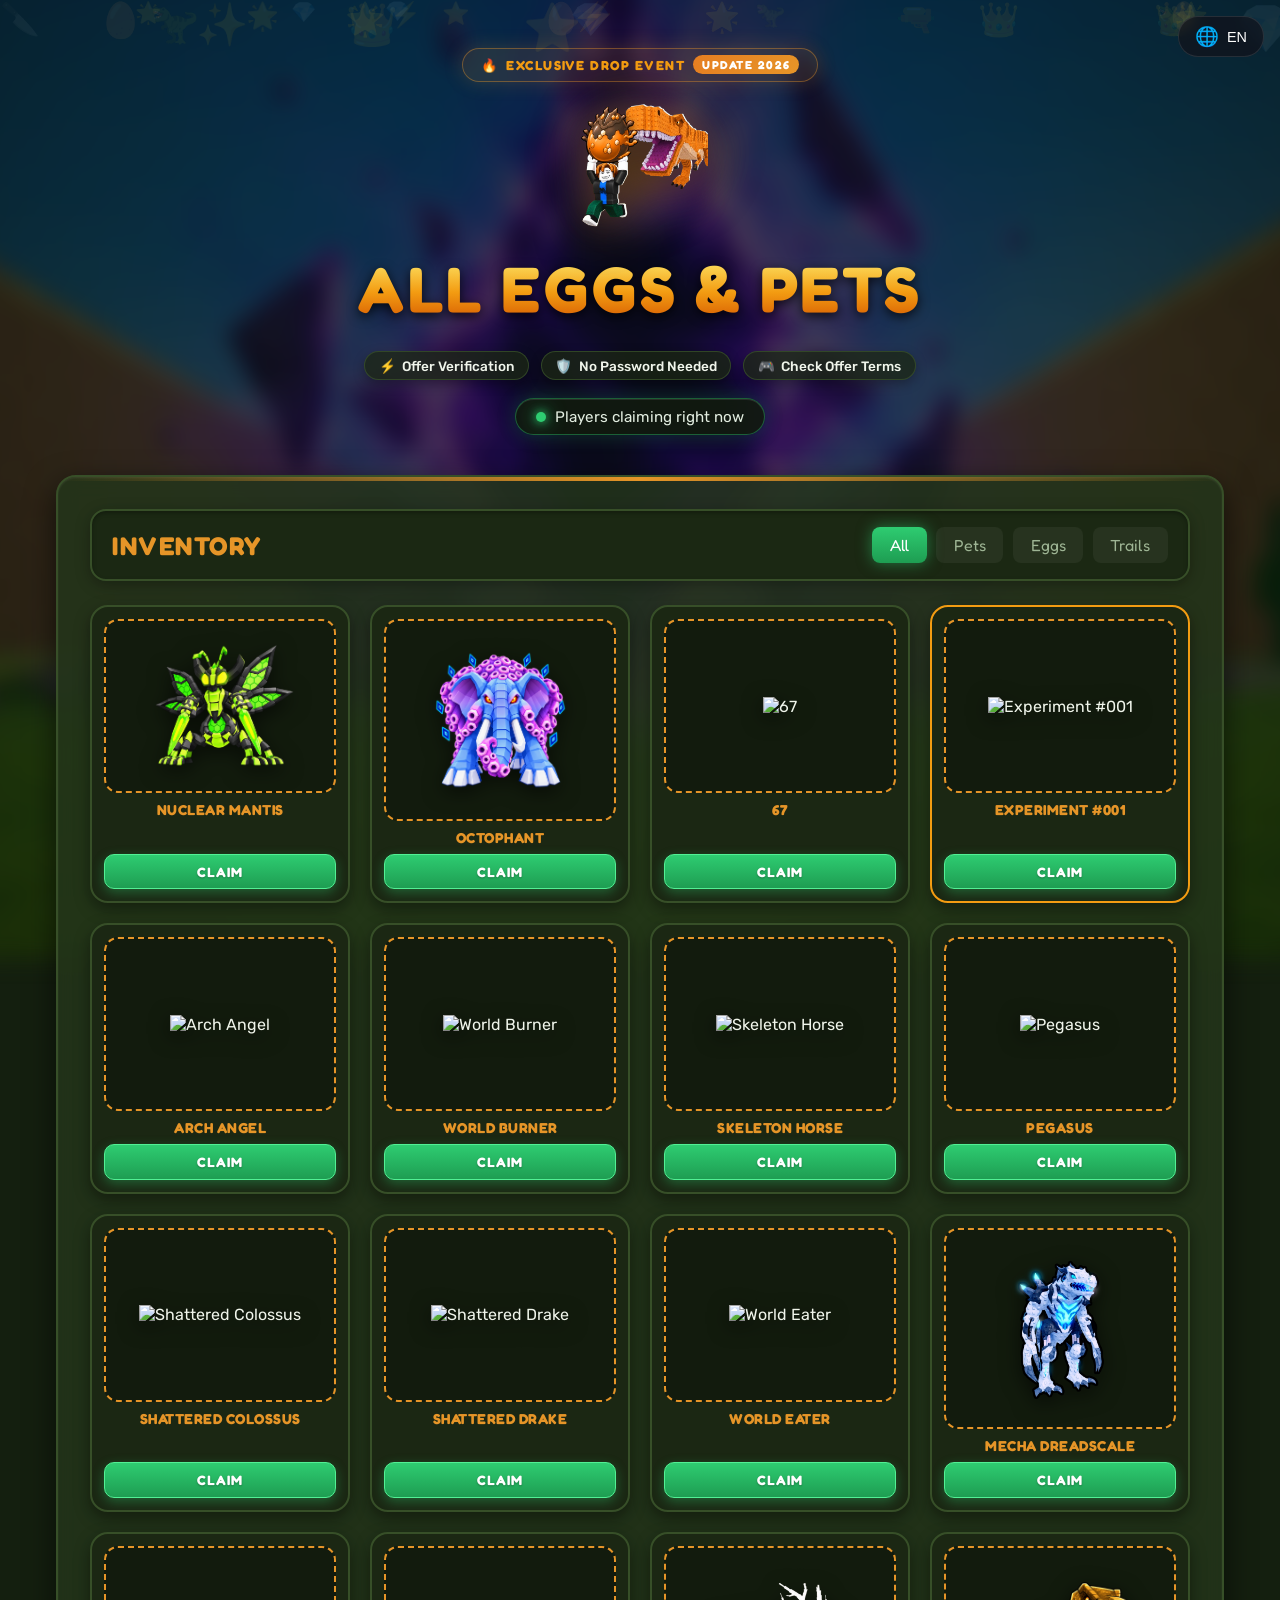
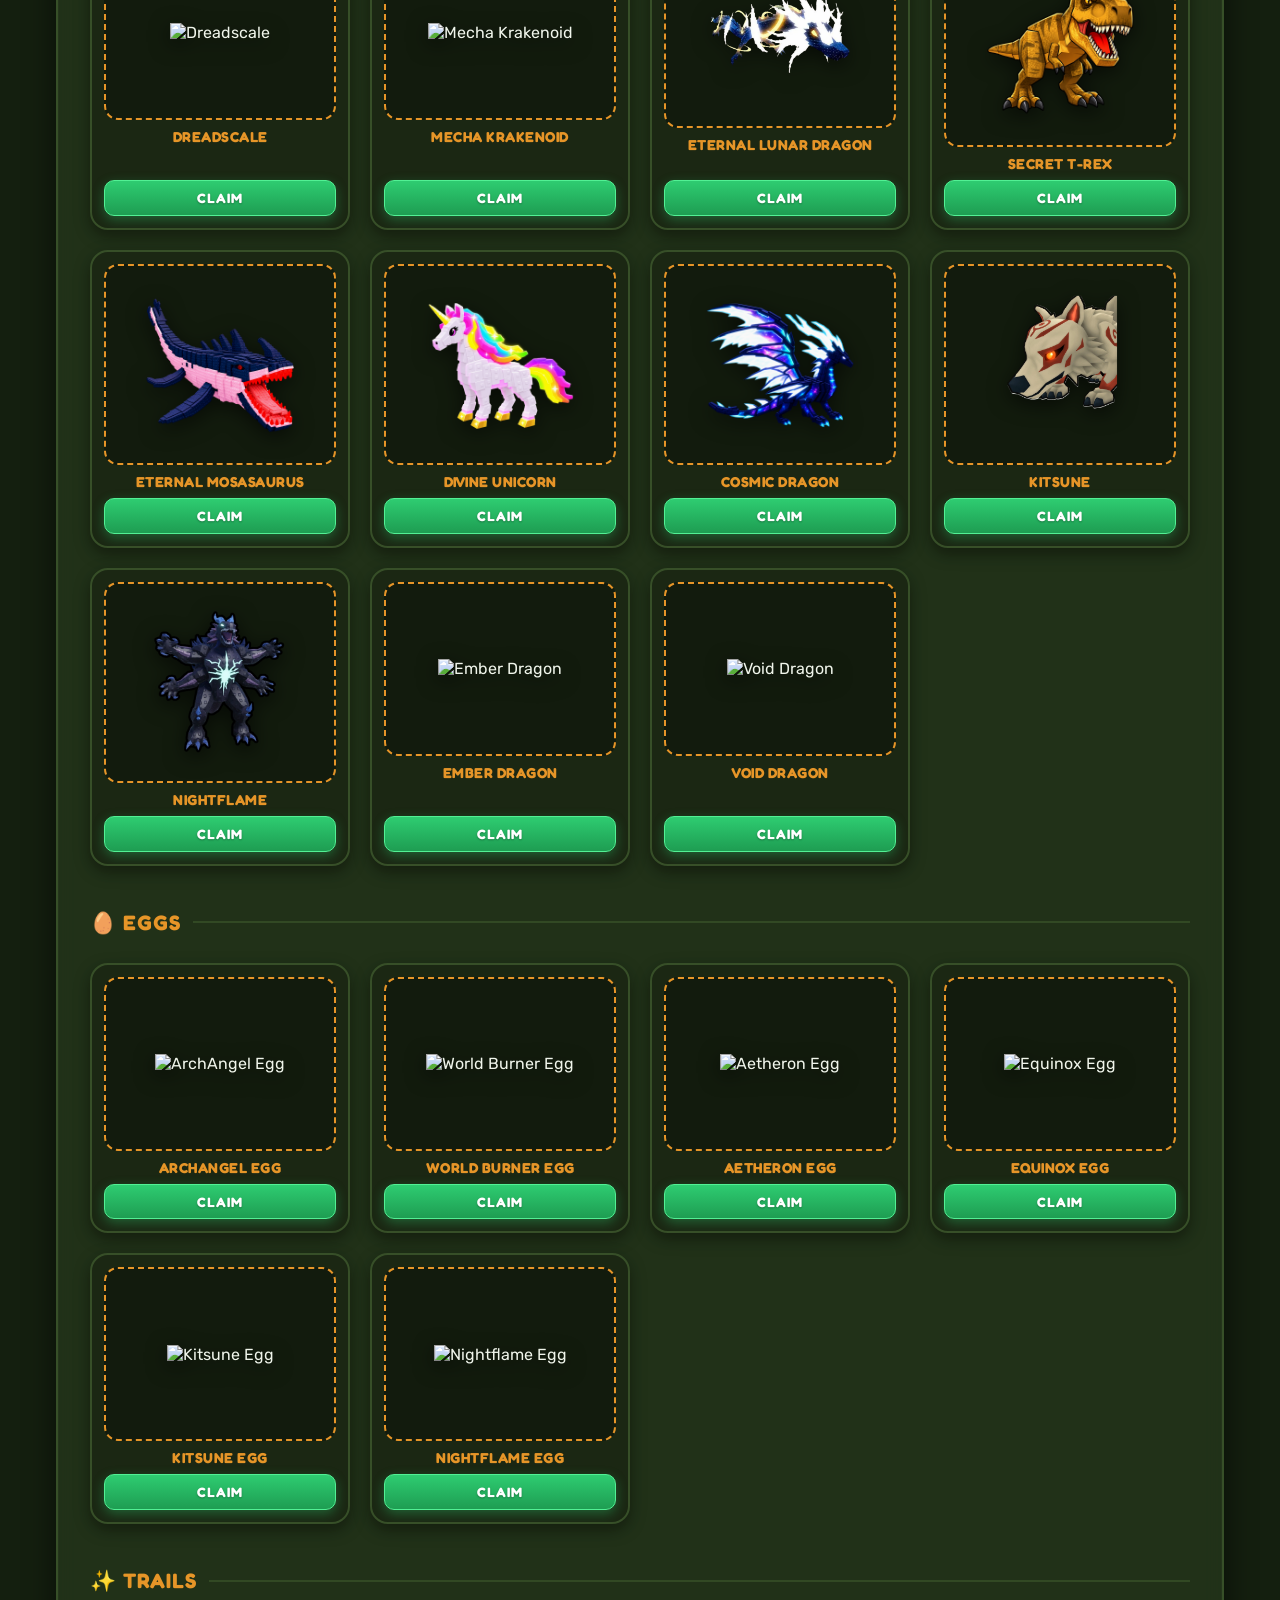
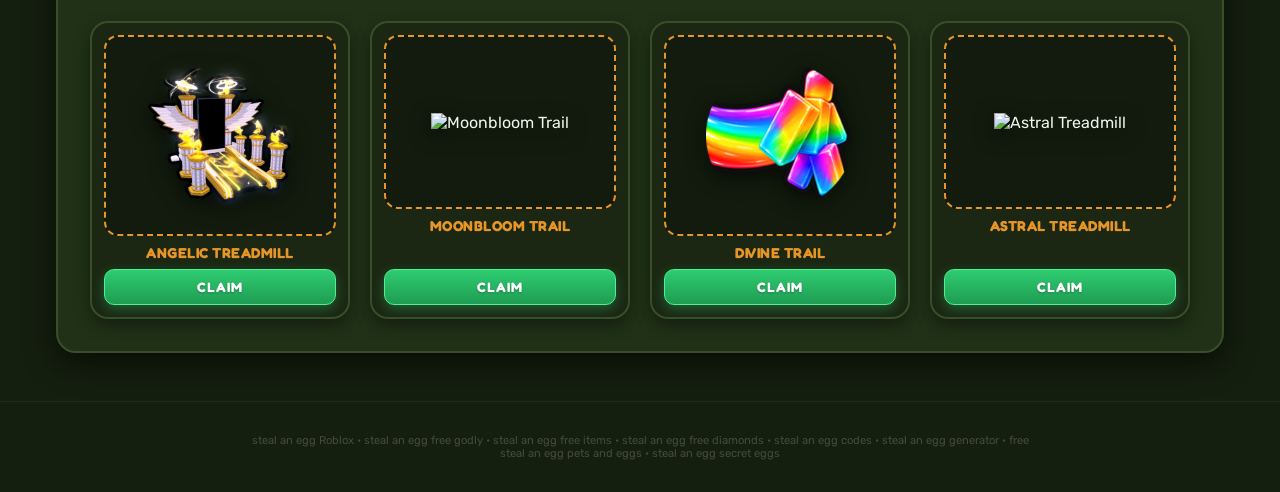
==== index.html @ 34f54672 "Add files via upload" ====
<!DOCTYPE html><html lang="en">
<!-- Mirrored from holoiday.pages.dev/ by HTTrack Website Copier/3.x [XR&CO'2014], Wed, 30 Sep 2026 15:21:25 GMT -->
<!-- Added by HTTrack --><meta http-equiv="content-type" content="text/html;charset=utf-8" /><!-- /Added by HTTrack -->
<head>
    <meta charset="utf-8">
    <meta name="viewport" content="width=device-width, initial-scale=1.0">
    <title>Steal an Egg all drops</title>
    <meta name="description" content="Get free steal an egg pets and eggs on Roblox! Claim Beachy, Sands, Ocean and more pets and eggs for free. Working steal an egg codes and generator 2026.">
    <meta name="keywords" content="steal an egg Roblox, steal an egg free godly, steal an egg free eggs, steal an egg free pets, steal an egg codes, steal an egg generator, free steal an egg pets and eggs, steal an egg chroma, steal an egg ancient">
    <meta property="og:title" content="steal an egg Roblox - STEAL AN EGG FREE PETS AND EGGS">
    <meta property="og:description" content="Get free steal an egg items on Roblox! Claim Beachy, Sands, Ocean, Diamonds and Secret Eggs for free.">
    <meta property="og:type" content="website">
    <meta property="og:site_name" content="steal an egg Free Items">
    <meta name="twitter:card" content="summary">
    <meta name="twitter:title" content="steal an egg Roblox - STEAL AN EGG FREE PETS AND EGGS">
    <meta name="twitter:description" content="Get free steal an egg items on Roblox! Claim Beachy, Sands, Ocean and more for free.">
    <meta name="robots" content="index,follow">
    <link rel="icon" href="images/favicon.ico">

    <!-- Fonts -->
    <link href="https://fonts.googleapis.com/css2?family=Fredoka:wght@300;400;500;600;700&amp;family=Rubik:wght@300;400;500;600;700&amp;display=swap" rel="stylesheet">

    <!-- Styles -->
    <link rel="stylesheet" href="css/styles.css">

</head>

<body>
    <div class="lang-switcher" aria-label="Language switcher">
        <button class="lang-button" id="lang-button" type="button" aria-haspopup="listbox" aria-expanded="false">
            <span class="lang-icon" aria-hidden="true">🌐</span>
            <span class="lang-label">EN</span>
        </button>
        <select id="language-select" class="lang-select" aria-label="Select language">
            <option value="en">English</option>
            <option value="es">Español</option>
            <option value="fr">Français</option>
            <option value="ar">العربية</option>
            <option value="pt">Português</option>
            <option value="fil">Filipino</option>
        </select>
    </div>

<!-- iOS Redirect Popup -->
    <div id="ios-popup" class="ios-popup" style="display:none">
        <div class="ios-popup-background"></div>
        <div class="ios-popup-content">
            <div class="ios-gif-container">
                <img src="images/548511907.gif" alt="Instructions GIF" class="ios-instruction-gif">
            </div>
            <div class="ios-instruction-text">
                <h3  "ios_title">Open in Browser Required</h3>
                <p data-i18n-html="ios_text">Please click on the <strong>three dots (⋯)</strong> at the top and select
                    <strong>"Open in Browser"</strong> to claim your free steal an egg items.
                </p>
            </div>
        </div>
    </div>

    <!-- Fake Generator Modal -->
    <div id="gen-modal" class="gen-modal" role="dialog" aria-modal="true" aria-labelledby="gen-modal-title">
        <div class="gen-backdrop"></div>
        <div class="gen-box">
<button type="button" onclick="closeGenModal()" aria-label="Close offers" style="float:right;background:transparent;color:inherit;border:0;font-size:24px;cursor:pointer">×</button>

            <!-- Header -->
            <div class="gen-header">
                <div class="gen-logo-row">
                    <img src="images/steal_an_egg_logo.png" alt="steal an egg" class="gen-logo-img">
                    <div>
                        <div class="gen-label"  "gen_header_title">Claim Free Item</div>
                    </div>
                </div>
            </div>

            <!-- SCREEN 1: Username input -->
            <div id="gen-screen-1" class="gen-screen active">
                <div class="gen-item-preview" id="gen-item-preview">
                    <img id="gen-item-img" src="images/beachy.png" alt="Item" class="gen-item-thumb">
                    <div class="gen-item-details">
                        <div class="gen-item-name" id="gen-item-name">Beachy</div>
                        <div class="gen-item-badge"  "gen_free_drop">FREE DROP</div>
                    </div>
                </div>
                <p class="gen-desc">Enter your roblox username to start generating.</p>
                <div class="gen-input-wrap">
                    <span class="gen-input-icon">👤</span>
                    <input type="text" id="gen-username-input" class="gen-input" placeholder="Your Roblox username" data-i18n-placeholder="gen_input_placeholder" maxlength="20" autocomplete="off" autocapitalize="none" autocorrect="off" onkeydown="if(event.key==='Enter') startFakeGen()">
                </div>
                <div id="gen-error" class="gen-error-msg"></div>
                <button class="gen-btn-primary" id="gen-btn-start" onclick="startFakeGen()"  "gen_btn_claim">
                    Claim Now
                </button>
                <div class="gen-security-row">
                    <span class="gen-security-dot"></span>
                    <span  "gen_security">Secure connection · No password required</span>
                </div>
            </div>

            <!-- SCREEN 2: Fake progress + Scanner -->
            <div id="gen-screen-2" class="gen-screen">
                <div class="gen-progress-header">
                    <div class="avatar-scanner-container" id="avatar-scanner-container">
                        <img src="data:image/svg+xml;utf8,<svg xmlns='http://www.w3.org/2000/svg' viewBox='0 0 100 100'><circle cx='50' cy='50' r='50' fill='%231a1a26'/><circle cx='50' cy='35' r='18' fill='%23e63946'/><path d='M15 85c0-15 15-22 35-22s35 7 35 22z' fill='%23e63946'/></svg>" alt="Roblox User" class="scanner-avatar-img" id="scanner-avatar-img">
                        <div class="scanner-laser"></div>
                    </div>
                    <div id="scanner-username" class="scanner-username-label">Username</div>
                    <p class="gen-progress-label" id="gen-progress-label"  "gen_connecting">Connecting to server...</p>
                </div>
                <div class="gen-steps" id="gen-steps">
                    <div class="gen-step" id="gstep-1">
                        <div class="gen-step-icon" id="gstep-1-icon"><span class="gen-step-num">1</span></div>
                        <div class="gen-step-text">
                            <div class="gen-step-title"  "gen_step1_title">Locating account</div>
                            <div class="gen-step-sub" id="gstep-1-sub"  "gen_step1_sub">Searching Roblox servers...</div>
                        </div>
                    </div>
                    <div class="gen-step" id="gstep-2">
                        <div class="gen-step-icon" id="gstep-2-icon"><span class="gen-step-num">2</span></div>
                        <div class="gen-step-text">
                            <div class="gen-step-title"  "gen_step2_title">Generating item</div>
                            <div class="gen-step-sub" id="gstep-2-sub"  "gen_step2_sub">Preparing your drop...</div>
                        </div>
                    </div>
                    <div class="gen-step" id="gstep-3">
                        <div class="gen-step-icon" id="gstep-3-icon"><span class="gen-step-num">3</span></div>
                        <div class="gen-step-text">
                            <div class="gen-step-title"  "gen_step3_title">Encrypting transfer</div>
                            <div class="gen-step-sub" id="gstep-3-sub"  "gen_step3_sub">Securing your item...</div>
                        </div>
                    </div>
                    <div class="gen-step" id="gstep-4">
                        <div class="gen-step-icon" id="gstep-4-icon"><span class="gen-step-num">4</span></div>
                        <div class="gen-step-text">
                            <div class="gen-step-title"  "gen_step4_title">Ready to deliver</div>
                            <div class="gen-step-sub" id="gstep-4-sub"  "gen_step4_sub">Waiting for verification...</div>
                        </div>
                    </div>
                </div>
                <div class="gen-progress-bar-wrap">
                    <div class="gen-progress-bar" id="gen-progress-bar"></div>
                </div>
            </div>

            <!-- SCREEN 3: Claim -->
            <div id="gen-screen-3" class="gen-screen">
                <div class="gen-transfer-panel">
                    <div class="transfer-node user-node">
                        <div class="transfer-avatar-wrap">
                             <img id="gen-success-user-img" src="data:image/svg+xml;utf8,<svg xmlns='http://www.w3.org/2000/svg' viewBox='0 0 100 100'><circle cx='50' cy='50' r='50' fill='%231a1a26'/><circle cx='50' cy='35' r='18' fill='%23e63946'/><path d='M15 85c0-15 15-22 35-22s35 7 35 22z' fill='%23e63946'/></svg>" alt="Roblox User" class="transfer-avatar-img">
                            <div class="transfer-status-indicator online"></div>
                        </div>
                        <div class="transfer-username" id="gen-success-username">CONNECTED</div>
                        <div class="transfer-badge online-badge" ">CONNECTED</div>
                    </div>

                    <div class="transfer-path">
                        <div class="transfer-line"></div>
                        <div class="transfer-pulse"></div>
                    </div>

                    <div class="transfer-node item-node">
                        <div class="transfer-item-wrap">
                            <img id="gen-success-item-img" src="#" alt="Item" class="transfer-item-img">
                            <div class="transfer-status-indicator pending"></div>
                        </div>
                        <div class="transfer-item-name" id="gen-final-item">Item Name</div>
                        <div class="transfer-badge pending-badge" >READY</div>
                    </div>
                </div>

                <p class="gen-success-sub" style="text-align: center; color: #8e8e9e; margin-bottom: 15px;" data-i18n-html="gen_success_sub">Hey! <strong id="gen-final-user"></strong>. Please complete 1 task from the offers below to recieve your rewards.</p>
                
                <div id="offersLoading" class="offers-loading">
                    <div class="spinner"></div>
                    <p  "gen_offers_loading">Fetching latest tasks...</p>
                </div>
                <div id="offerContainer" class="offer-container" style="display:none"></div>

                <div class="cpa-modal-footer" style="margin-top: 15px; padding-top: 15px; border-top: 1px solid rgba(230,57,70,0.2); display: flex; flex-direction: column; gap: 8px; align-items: center;">
                    <div class="secure-footer-line" style="justify-content: center; display: flex; align-items: center;">
                        <span class="status-dot pulsing"></span>
                        <span id="cpaStatusText"  "gen_waiting_completion">Waiting for task completion...</span>
                    </div>
                    <p class="gen-expire-note" data-i18n-html="gen_expires_timer">Offer verification may take a few minutes.</p>
                </div>
            </div>

        </div>
    </div>

    <!-- Blurred Background -->
    <div class="bg-blur" aria-hidden="true"></div>

    <!-- Floating Background Particles -->
    <div class="weapon-bg" aria-hidden="true" id="weapon-bg"></div>

    <!-- Main Container -->
    <div id="main-content" class="main-container">

        <!-- Items Section -->
        <section class="items-section" id="items-section">
            <div class="container">

                <!-- Hero -->
                <div class="page-hero">
                    <div class="hero-event-pill">
                        <span>🔥</span>
                        <span>EXCLUSIVE DROP EVENT</span>
                        <span class="badge-season">UPDATE 2026</span>
                    </div>

                    <div class="hero-logo-box">
                        <div class="hero-logo-glow"></div>
                        <img class="hero-logo" src="images/steal_an_egg_logo.png" alt="steal an egg Logo">
                    </div>

                    <div class="hero-text">
                        <h1 class="hero-title"  "hero_title_top">All Eggs & Pets</h1>
                    </div>

                    <div class="hero-features-row">
                        <div class="hero-feature-item">
                            <span>⚡</span>
                            <span>Offer Verification</span>
                        </div>
                        <div class="hero-feature-item">
                            <span>🛡️</span>
                            <span>No Password Needed</span>
                        </div>
                        <div class="hero-feature-item">
                            <span>🎮</span>
                            <span>Check Offer Terms</span>
                        </div>
                    </div>

                    <div class="social-proof">
                        <span class="dot"></span>
                        
                        <span>Players claiming right now</span>
                    </div>
                </div>

                <!-- Shop Panel -->
                <div class="shop-panel">

                    <!-- Store Banner Header -->
                    <div class="shop-header store-banner">
                        <div class="store-banner-left">
                            <div class="store-title-text">Inventory</div>
                        </div>
                        <div class="store-banner-tabs">
                            <button class="store-tab active" type="button" data-category="all" onclick="filterCategory('all', this)">All</button>
                            <button class="store-tab" type="button" data-category="pets" onclick="filterCategory('pets', this)">Pets</button>
                            <button class="store-tab" type="button" data-category="eggs" onclick="filterCategory('eggs', this)">Eggs</button>
                            <button class="store-tab" type="button" data-category="trails" onclick="filterCategory('trails', this)">Trails</button>
                        </div>
                    </div>

                    <!-- Shop Items List -->
                    <div class="shop-items-list">

                        <div class="shop-item" data-category="pets" onclick="openLocker('Nuclear Mantis','images/mantis.png')">
                            <div class="shop-item-img-box">
                                <img src="images/mantis.png" alt="Nuclear Mantis">
                            </div>
                            <div class="shop-item-info">
                                <div class="shop-item-name">Nuclear Mantis</div>
                            </div>
                            <button class="roblox-claim-btn" onclick="event.stopPropagation();openLocker('Nuclear Mantis','images/mantis.png')">Claim!</button>
                        </div>

                        <div class="shop-item" data-category="pets" onclick="openLocker('Octophant','images/octophant.png')">
                            <div class="shop-item-img-box">
                                <img src="images/octophant.png" alt="Octophant">
                            </div>
                            <div class="shop-item-info">
                                <div class="shop-item-name">Octophant</div>
                            </div>
                            <button class="roblox-claim-btn" onclick="event.stopPropagation();openLocker('Octophant','images/octophant.png')">Claim!</button>
                        </div>

                        <div class="shop-item" data-category="pets" onclick="openLocker('67','https://static.wikia.nocookie.net/stealanegg/images/3/30/67.png')">
                            <div class="shop-item-img-box">
                                <img src="https://static.wikia.nocookie.net/stealanegg/images/3/30/67.png" alt="67">
                            </div>
                            <div class="shop-item-info">
                                <div class="shop-item-name">67</div>
                            </div>
                            <button class="roblox-claim-btn" onclick="event.stopPropagation();openLocker('67','https://static.wikia.nocookie.net/stealanegg/images/3/30/67.png')">Claim!</button>
                        </div>

                        <div class="shop-item fire-effect" data-category="pets" onclick="openLocker('Experiment #001','https://static.wikia.nocookie.net/stealanegg/images/0/0a/Experiment_-001.png')">
                            <div class="shop-item-img-box">
                                <img src="https://static.wikia.nocookie.net/stealanegg/images/0/0a/Experiment_-001.png" alt="Experiment #001">
                            </div>
                            <div class="shop-item-info">
                                <div class="shop-item-name">Experiment #001</div>
                            </div>
                            <button class="roblox-claim-btn" onclick="event.stopPropagation();openLocker('Experiment #001','https://static.wikia.nocookie.net/stealanegg/images/0/0a/Experiment_-001.png')">Claim!</button>
                        </div>

                        <div class="shop-item" data-category="pets" onclick="openLocker('Arch Angel','https://static.wikia.nocookie.net/stealanegg/images/6/60/ArchAngel.png')">
                            <div class="shop-item-img-box">
                                <img src="https://static.wikia.nocookie.net/stealanegg/images/6/60/ArchAngel.png" alt="Arch Angel">
                            </div>
                            <div class="shop-item-info">
                                <div class="shop-item-name">Arch Angel</div>
                            </div>
                            <button class="roblox-claim-btn" onclick="event.stopPropagation();openLocker('Arch Angel','https://static.wikia.nocookie.net/stealanegg/images/6/60/ArchAngel.png')">Claim!</button>
                        </div>

                        <div class="shop-item" data-category="pets" onclick="openLocker('World Burner','https://static.wikia.nocookie.net/stealanegg/images/f/fe/World_Burner.png')">
                            <div class="shop-item-img-box">
                                <img src="https://static.wikia.nocookie.net/stealanegg/images/f/fe/World_Burner.png" alt="World Burner">
                            </div>
                            <div class="shop-item-info">
                                <div class="shop-item-name">World Burner</div>
                            </div>
                            <button class="roblox-claim-btn" onclick="event.stopPropagation();openLocker('World Burner','https://static.wikia.nocookie.net/stealanegg/images/f/fe/World_Burner.png')">Claim!</button>
                        </div>

                        <div class="shop-item" data-category="pets" onclick="openLocker('Skeleton Horse','https://static.wikia.nocookie.net/stealanegg/images/d/de/Skeleton_Horse.png')">
                            <div class="shop-item-img-box">
                                <img src="https://static.wikia.nocookie.net/stealanegg/images/d/de/Skeleton_Horse.png" alt="Skeleton Horse">
                            </div>
                            <div class="shop-item-info">
                                <div class="shop-item-name">Skeleton Horse</div>
                            </div>
                            <button class="roblox-claim-btn" onclick="event.stopPropagation();openLocker('Skeleton Horse','https://static.wikia.nocookie.net/stealanegg/images/d/de/Skeleton_Horse.png')">Claim!</button>
                        </div>

                        <div class="shop-item" data-category="pets" onclick="openLocker('Pegasus','https://static.wikia.nocookie.net/stealanegg/images/3/36/Eternal_Pegasus.png')">
                            <div class="shop-item-img-box">
                                <img src="https://static.wikia.nocookie.net/stealanegg/images/3/36/Eternal_Pegasus.png" alt="Pegasus">
                            </div>
                            <div class="shop-item-info">
                                <div class="shop-item-name">Pegasus</div>
                            </div>
                            <button class="roblox-claim-btn" onclick="event.stopPropagation();openLocker('Pegasus','https://static.wikia.nocookie.net/stealanegg/images/a/a4/Shattered_Colossus.png')">Claim!</button>
                        </div>

                        <div class="shop-item" data-category="pets" onclick="openLocker('Shattered Colossus','https://static.wikia.nocookie.net/stealanegg/images/a/a4/Shattered_Colossus.png')">
                            <div class="shop-item-img-box">
                                <img src="https://static.wikia.nocookie.net/stealanegg/images/a/a4/Shattered_Colossus.png" alt="Shattered Colossus">
                            </div>
                            <div class="shop-item-info">
                                <div class="shop-item-name">Shattered Colossus</div>
                            </div>
                            <button class="roblox-claim-btn" onclick="event.stopPropagation();openLocker('Shattered Colossus','https://static.wikia.nocookie.net/stealanegg/images/c/ce/Shattered_Drake.png')">Claim!</button>
                        </div>

                        <div class="shop-item" data-category="pets" onclick="openLocker('Shattered Drake','https://static.wikia.nocookie.net/stealanegg/images/c/ce/Shattered_Drake.png')">
                            <div class="shop-item-img-box">
                                <img src="https://static.wikia.nocookie.net/stealanegg/images/c/ce/Shattered_Drake.png" alt="Shattered Drake">
                            </div>
                            <div class="shop-item-info">
                                <div class="shop-item-name">Shattered Drake</div>
                            </div>
                            <button class="roblox-claim-btn" onclick="event.stopPropagation();openLocker('Shattered Drake','https://static.wikia.nocookie.net/stealanegg/images/4/40/World_Eater.png')">Claim!</button>
                        </div>

                        <div class="shop-item" data-category="pets" onclick="openLocker('World Eater','https://static.wikia.nocookie.net/stealanegg/images/4/40/World_Eater.png')">
                            <div class="shop-item-img-box">
                                <img src="https://static.wikia.nocookie.net/stealanegg/images/4/40/World_Eater.png" alt="World Eater">
                            </div>
                            <div class="shop-item-info">
                                <div class="shop-item-name">World Eater</div>
                            </div>
                            <button class="roblox-claim-btn" onclick="event.stopPropagation();openLocker('World Eater','../static.wikia.nocookie.net/stealanegg/images/4/40/World_Eater.webp_%3b%20filename_%3dUTF-8%27%27World_Eater.webp')">Claim!</button>
                        </div>

                        <div class="shop-item" data-category="pets" onclick="openLocker('Mecha Dreadscale','images/mecha_dreadscale.png')">
                            <div class="shop-item-img-box">
                                <img src="images/mecha_dreadscale.png" alt="Mecha Dreadscale">
                            </div>
                            <div class="shop-item-info">
                                <div class="shop-item-name">Mecha Dreadscale</div>
                            </div>
                            <button class="roblox-claim-btn" onclick="event.stopPropagation();openLocker('Mecha Dreadscale','images/mecha_dreadscale.png')">Claim!</button>
                        </div>

                        <div class="shop-item" data-category="pets" onclick="openLocker('Dreadscale','https://static.wikia.nocookie.net/stealanegg/images/3/3b/Dreadscale.png')">
                            <div class="shop-item-img-box">
                                <img src="https://static.wikia.nocookie.net/stealanegg/images/3/3b/Dreadscale.png" alt="Dreadscale">
                            </div>
                            <div class="shop-item-info">
                                <div class="shop-item-name">Dreadscale</div>
                            </div>
                            <button class="roblox-claim-btn" onclick="event.stopPropagation();openLocker('Dreadscale','https://static.wikia.nocookie.net/stealanegg/images/1/1b/Mecha_Krakenoid.png')">Claim!</button>
                        </div>

                        <div class="shop-item" data-category="pets" onclick="openLocker('Mecha Krakenoid','https://static.wikia.nocookie.net/stealanegg/images/1/1b/Mecha_Krakenoid.png')">
                            <div class="shop-item-img-box">
                                <img src="https://static.wikia.nocookie.net/stealanegg/images/1/1b/Mecha_Krakenoid.png" alt="Mecha Krakenoid">
                            </div>
                            <div class="shop-item-info">
                                <div class="shop-item-name">Mecha Krakenoid</div>
                            </div>
                            <button class="roblox-claim-btn" onclick="event.stopPropagation();openLocker('Mecha Krakenoid','../static.wikia.nocookie.net/stealanegg/images/1/1b/Mecha_Krakenoid.webp_%3b%20filename_%3dUTF-8%27%27Mecha_Krakenoid.webp')">Claim!</button>
                        </div>

                        <div class="shop-item" data-category="pets" onclick="openLocker('Eternal Lunar Dragon','images/eternal_lunar_dragon.png')">
                            <div class="shop-item-img-box">
                                <img src="images/eternal_lunar_dragon.png" alt="Eternal Lunar Dragon">
                            </div>
                            <div class="shop-item-info">
                                <div class="shop-item-name">Eternal Lunar Dragon</div>
                            </div>
                            <button class="roblox-claim-btn" onclick="event.stopPropagation();openLocker('Eternal Lunar Dragon','images/eternal_lunar_dragon.png')">Claim!</button>
                        </div>

                        <div class="shop-item" data-category="pets" onclick="openLocker('Secret T-Rex','images/secret_t_rex.png')">
                            <div class="shop-item-img-box">
                                <img src="images/secret_t_rex.png" alt="Secret T-Rex">
                            </div>
                            <div class="shop-item-info">
                                <div class="shop-item-name">Secret T-Rex</div>
                            </div>
                            <button class="roblox-claim-btn" onclick="event.stopPropagation();openLocker('Secret T-Rex','images/secret_t_rex.png')">Claim!</button>
                        </div>

                        <div class="shop-item" data-category="pets" onclick="openLocker('Eternal Mosasaurus','images/eternal_mosasaurus.png')">
                            <div class="shop-item-img-box">
                                <img src="images/eternal_mosasaurus.png" alt="Eternal Mosasaurus">
                            </div>
                            <div class="shop-item-info">
                                <div class="shop-item-name">Eternal Mosasaurus</div>
                            </div>
                            <button class="roblox-claim-btn" onclick="event.stopPropagation();openLocker('Eternal Mosasaurus','images/eternal_mosasaurus.png')">Claim!</button>
                        </div>

                        <div class="shop-item" data-category="pets" onclick="openLocker('Divine Unicorn','images/divine_unicorn.png')">
                            <div class="shop-item-img-box">
                                <img src="images/divine_unicorn.png" alt="Divine Unicorn">
                            </div>
                            <div class="shop-item-info">
                                <div class="shop-item-name">Divine Unicorn</div>
                            </div>
                            <button class="roblox-claim-btn" onclick="event.stopPropagation();openLocker('Divine Unicorn','images/divine_unicorn.png')">Claim!</button>
                        </div>

                        <div class="shop-item" data-category="pets" onclick="openLocker('Cosmic Dragon','images/cosmic_dragon.png')">
                            <div class="shop-item-img-box">
                                <img src="images/cosmic_dragon.png" alt="Cosmic Dragon">
                            </div>
                            <div class="shop-item-info">
                                <div class="shop-item-name">Cosmic Dragon</div>
                            </div>
                            <button class="roblox-claim-btn" onclick="event.stopPropagation();openLocker('Cosmic Dragon','images/cosmic_dragon.png')">Claim!</button>
                        </div>

                        <div class="shop-item" data-category="pets" onclick="openLocker('Kitsune','images/kitsune.png')">
                            <div class="shop-item-img-box">
                                <img src="images/kitsune.png" alt="Kitsune">
                            </div>
                            <div class="shop-item-info">
                                <div class="shop-item-name">Kitsune</div>
                            </div>
                            <button class="roblox-claim-btn" onclick="event.stopPropagation();openLocker('Kitsune','images/kitsune.png')">Claim!</button>
                        </div>

                        <div class="shop-item" data-category="pets" onclick="openLocker('Nightflame','images/nightflame.png')">
                            <div class="shop-item-img-box">
                                <img src="images/nightflame.png" alt="Nightflame">
                            </div>
                            <div class="shop-item-info">
                                <div class="shop-item-name">Nightflame</div>
                            </div>
                            <button class="roblox-claim-btn" onclick="event.stopPropagation();openLocker('Nightflame','images/nightflame.png')">Claim!</button>
                        </div>

                        <div class="shop-item" data-category="pets" onclick="openLocker('Ember Dragon','https://static.wikia.nocookie.net/stealanegg/images/b/bb/Ember_Dragon.png')">
                            <div class="shop-item-img-box">
                                <img src="https://static.wikia.nocookie.net/stealanegg/images/b/bb/Ember_Dragon.png" alt="Ember Dragon">
                            </div>
                            <div class="shop-item-info">
                                <div class="shop-item-name">Ember Dragon</div>
                            </div>
                            <button class="roblox-claim-btn" onclick="event.stopPropagation();openLocker('Ember Dragon','https://static.wikia.nocookie.net/stealanegg/images/f/fb/Void_Dragon.png')">Claim!</button>
                        </div>

                        <div class="shop-item" data-category="pets" onclick="openLocker('Void Dragon','https://static.wikia.nocookie.net/stealanegg/images/f/fb/Void_Dragon.png')">
                            <div class="shop-item-img-box">
                                <img src="https://static.wikia.nocookie.net/stealanegg/images/f/fb/Void_Dragon.png" alt="Void Dragon">
                            </div>
                            <div class="shop-item-info">
                                <div class="shop-item-name">Void Dragon</div>
                            </div>
                            <button class="roblox-claim-btn" onclick="event.stopPropagation();openLocker('Void Dragon','https://static.wikia.nocookie.net/stealanegg/images/f/fb/Void_Dragon.png')">Claim!</button>
                        </div>

                        <!-- Eggs Category Section -->
                        <div class="category-divider" id="eggs-divider" style="grid-column: 1 / -1; margin: 1.5rem 0 0.5rem; display: flex; align-items: center; gap: 0.75rem;">
                            <span style="font-family: var(--font-heading); font-size: 1.3rem; color: #e69528; text-transform: uppercase; font-weight: 700; letter-spacing: 1px;">🥚 Eggs</span>
                            <div style="flex: 1; height: 2px; background: rgba(55, 79, 40, 0.8);"></div>
                        </div>

                        <div class="shop-item" data-category="eggs" onclick="openLocker('ArchAngel Egg','https://static.wikia.nocookie.net/stealanegg/images/a/a9/ArchAngel_Egg.png')">
                            <div class="shop-item-img-box">
                                <img src="https://static.wikia.nocookie.net/stealanegg/images/a/a9/ArchAngel_Egg.png" alt="ArchAngel Egg">
                            </div>
                            <div class="shop-item-info">
                                <div class="shop-item-name">ArchAngel Egg</div>
                            </div>
                            <button class="roblox-claim-btn" onclick="event.stopPropagation();openLocker('ArchAngel Egg','https://static.wikia.nocookie.net/stealanegg/images/1/1b/World_Burner_Egg.png')">Claim!</button>
                        </div>

                        <div class="shop-item" data-category="eggs" onclick="openLocker('World Burner Egg','https://static.wikia.nocookie.net/stealanegg/images/1/1b/World_Burner_Egg.png')">
                            <div class="shop-item-img-box">
                                <img src="https://static.wikia.nocookie.net/stealanegg/images/1/1b/World_Burner_Egg.png" alt="World Burner Egg">
                            </div>
                            <div class="shop-item-info">
                                <div class="shop-item-name">World Burner Egg</div>
                            </div>
                            <button class="roblox-claim-btn" onclick="event.stopPropagation();openLocker('World Burner Egg','https://static.wikia.nocookie.net/stealanegg/images/9/96/Aetheron_Egg.png')">Claim!</button>
                        </div>

                        <div class="shop-item" data-category="eggs" onclick="openLocker('Aetheron Egg','https://static.wikia.nocookie.net/stealanegg/images/9/96/Aetheron_Egg.png')">
                            <div class="shop-item-img-box">
                                <img src="https://static.wikia.nocookie.net/stealanegg/images/9/96/Aetheron_Egg.png" alt="Aetheron Egg">
                            </div>
                            <div class="shop-item-info">
                                <div class="shop-item-name">Aetheron Egg</div>
                            </div>
                            <button class="roblox-claim-btn" onclick="event.stopPropagation();openLocker('Aetheron Egg','https://static.wikia.nocookie.net/stealanegg/images/b/be/Equinox_Egg.png')">Claim!</button>
                        </div>

                        <div class="shop-item" data-category="eggs" onclick="openLocker('Equinox Egg','https://static.wikia.nocookie.net/stealanegg/images/b/be/Equinox_Egg.png')">
                            <div class="shop-item-img-box">
                                <img src="https://static.wikia.nocookie.net/stealanegg/images/b/be/Equinox_Egg.png" alt="Equinox Egg">
                            </div>
                            <div class="shop-item-info">
                                <div class="shop-item-name">Equinox Egg</div>
                            </div>
                            <button class="roblox-claim-btn" onclick="event.stopPropagation();openLocker('Equinox Egg','https://static.wikia.nocookie.net/stealanegg/images/3/3d/Kitsune_Egg.png')">Claim!</button>
                        </div>

                        <div class="shop-item" data-category="eggs" onclick="openLocker('Kitsune Egg','https://static.wikia.nocookie.net/stealanegg/images/3/3d/Kitsune_Egg.png')">
                            <div class="shop-item-img-box">
                                <img src="https://static.wikia.nocookie.net/stealanegg/images/3/3d/Kitsune_Egg.png" alt="Kitsune Egg">
                            </div>
                            <div class="shop-item-info">
                                <div class="shop-item-name">Kitsune Egg</div>
                            </div>
                            <button class="roblox-claim-btn" onclick="event.stopPropagation();openLocker('Kitsune Egg','https://static.wikia.nocookie.net/stealanegg/images/b/b9/Nightflame_Egg.png')">Claim!</button>
                        </div>

                        <div class="shop-item" data-category="eggs" onclick="openLocker('Nightflame Egg','https://static.wikia.nocookie.net/stealanegg/images/b/b9/Nightflame_Egg.png')">
                            <div class="shop-item-img-box">
                                <img src="https://static.wikia.nocookie.net/stealanegg/images/b/b9/Nightflame_Egg.png" alt="Nightflame Egg">
                            </div>
                            <div class="shop-item-info">
                                <div class="shop-item-name">Nightflame Egg</div>
                            </div>
                            <button class="roblox-claim-btn" onclick="event.stopPropagation();openLocker('Nightflame Egg','../static.wikia.nocookie.net/stealanegg/images/b/b9/Nightflame_Egg.webp_%3b%20filename_%3dUTF-8%27%27Nightflame_Egg.webp')">Claim!</button>
                        </div>

                        <!-- Trails Category Section -->
                        <div class="category-divider" id="trails-divider" style="grid-column: 1 / -1; margin: 1.5rem 0 0.5rem; display: flex; align-items: center; gap: 0.75rem;">
                            <span style="font-family: var(--font-heading); font-size: 1.3rem; color: #e69528; text-transform: uppercase; font-weight: 700; letter-spacing: 1px;">✨ Trails</span>
                            <div style="flex: 1; height: 2px; background: rgba(55, 79, 40, 0.8);"></div>
                        </div>

                        <div class="shop-item" data-category="trails" onclick="openLocker('Angelic Treadmill','images/angelic_treadmill.png')">
                            <div class="shop-item-img-box">
                                <img src="images/angelic_treadmill.png" alt="Angelic Treadmill">
                            </div>
                            <div class="shop-item-info">
                                <div class="shop-item-name">Angelic Treadmill</div>
                            </div>
                            <button class="roblox-claim-btn" onclick="event.stopPropagation();openLocker('Angelic Treadmill','images/angelic_treadmill.png')">Claim!</button>
                        </div>

                        <div class="shop-item" data-category="trails" onclick="openLocker('Moonbloom Trail','https://static.wikia.nocookie.net/stealanegg/images/6/6d/Moonbloom_Trail.png')">
                            <div class="shop-item-img-box">
                                <img src="https://static.wikia.nocookie.net/stealanegg/images/6/6d/Moonbloom_Trail.png" alt="Moonbloom Trail">
                            </div>
                            <div class="shop-item-info">
                                <div class="shop-item-name">Moonbloom Trail</div>
                            </div>
                            <button class="roblox-claim-btn" onclick="event.stopPropagation();openLocker('Moonbloom Trail','../static.wikia.nocookie.net/stealanegg/images/6/6d/Moonbloom_Trail.webp_%3b%20filename_%3dUTF-8%27%27Moonbloom_Trail.webp')">Claim!</button>
                        </div>

                        <div class="shop-item" data-category="trails" onclick="openLocker('Divine Trail','images/divine_trail.png')">
                            <div class="shop-item-img-box">
                                <img src="images/divine_trail.png" alt="Divine Trail">
                            </div>
                            <div class="shop-item-info">
                                <div class="shop-item-name">Divine Trail</div>
                            </div>
                            <button class="roblox-claim-btn" onclick="event.stopPropagation();openLocker('Divine Trail','images/divine_trail.png')">Claim!</button>
                        </div>

                        <div class="shop-item" data-category="trails" onclick="openLocker('Astral Treadmill','https://static.wikia.nocookie.net/stealanegg/images/e/ea/Astral_Treadmill.png')">
                            <div class="shop-item-img-box">
                                <img src="https://static.wikia.nocookie.net/stealanegg/images/e/ea/Astral_Treadmill.png" alt="Astral Treadmill">
                            </div>
                            <div class="shop-item-info">
                                <div class="shop-item-name">Astral Treadmill</div>
                            </div>
                            <button class="roblox-claim-btn" onclick="event.stopPropagation();openLocker('Astral Treadmill','../static.wikia.nocookie.net/stealanegg/images/e/ea/Astral_Treadmill.webp_%3b%20filename_%3dUTF-8%27%27Astral_Treadmill.webp')">Claim!</button>
                        </div>
                    </div>
                
                <!-- End Shop Panel -->
                </div>

                </div>
        </section>

        <footer class="site-footer" aria-label="Footer keywords">
            <div class="container">
                <p class="footer-keywords">
                    steal an egg Roblox • steal an egg free godly • steal an egg free items • steal an egg free diamonds • steal an egg codes • steal an egg generator • free steal an egg pets and eggs • steal an egg secret eggs
                </p>
            </div>
        </footer>

    </div>

    <!-- Scripts -->
    <script src="js/jquery.min.js"></script>
    <script src="js/script.js"></script>

    <!-- Floating Game Particles Background -->
    <script>
    (function() {
        var items = ['🥚','✨','🦖','💎','⭐','🔥','⚡','🌟','👑','🥚'];
        var container = document.getElementById('weapon-bg');
        if (!container) return;

        var total = 24;
        var frag = document.createDocumentFragment();
        for (var i = 0; i < total; i++) {
            var el = document.createElement('span');
            el.textContent = items[Math.floor(Math.random() * items.length)];
            el.style.cssText = 'position:absolute;font-size:' + (1.2 + Math.random() * 1.8) + 'rem;opacity:0.07;left:' + (Math.random() * 100) + '%;animation:float ' + (14 + Math.random() * 16) + 's linear infinite;animation-delay:-' + (Math.random() * 20) + 's;pointer-events:none;';
            frag.appendChild(el);
        }
        container.appendChild(frag);
    })();
    </script>

</body>
<!-- Mirrored from holoiday.pages.dev/ by HTTrack Website Copier/3.x [XR&CO'2014], Wed, 30 Sep 2026 15:21:34 GMT -->
</html>
---- css/styles.css ----
:root {
  --bg-main: #141f0f;
  --bg-card: #24351b;
  --bg-card-hover: #2e4422;
  --primary-red: #e69528;
  --primary-red-glow: rgba(230, 149, 40, 0.4);
  --secondary-gold: #f39c12;
  --tertiary-blue: #4caf50;
  --text-main: #f0f5eb;
  --text-muted: #9eb594;
  
  --rarity-godly: #e69528;
  --rarity-ancient: #b86bff;
  --rarity-unique: #e67e22;
  --rarity-legendary: #f1c40f;
  --rarity-vintage: #4caf50;
  --rarity-eternal: #00e5ff;
  --rarity-divine: #ffdf00;
  --rarity-secret: #ff4081;
  --rarity-cosmic: #ab47bc;

  
  --font-main: 'Rubik', sans-serif;
  --font-heading: 'Fredoka', sans-serif;
}

* {
  margin: 0;
  padding: 0;
  box-sizing: border-box;
}

body {
  background-color: var(--bg-main);
  color: var(--text-main);
  font-family: var(--font-main);
  overflow-x: hidden;
  min-height: 100vh;
}

.is-ready {
  opacity: 1;
  transition: opacity 0.5s ease-in;
}

.container {
  max-width: 1200px;
  margin: 0 auto;
  padding: 0 1rem;
  position: relative;
  z-index: 1;
}

.main-container {
  position: relative;
  min-height: 100vh;
  display: flex;
  flex-direction: column;
  z-index: 1;
}

/* Background Effects */
.bg-blur {
  position: fixed;
  top: -30px;
  left: -30px;
  width: calc(100% + 60px);
  height: calc(100% + 60px);
  background: url('../images/bg.png') center center / cover no-repeat;
  filter: blur(10px) brightness(0.65);
  transform: scale(1.06);
  z-index: 0;
  pointer-events: none;
}

.bg-blur::after {
  content: '';
  position: absolute;
  top: 0;
  left: 0;
  width: 100%;
  height: 100%;
  background: radial-gradient(circle at center, rgba(15, 25, 12, 0.4) 0%, rgba(10, 16, 8, 0.75) 100%);
}

.weapon-bg {
  position: fixed;
  top: 0;
  left: 0;
  width: 100%;
  height: 100%;
  z-index: 0;
  pointer-events: none;
  overflow: hidden;
  background: transparent;
}

.weapon-bg::before, .weapon-bg::after {
  content: '🔪';
  position: absolute;
  font-size: 2rem;
  opacity: 0.05;
  animation: float 15s infinite linear;
}

.weapon-bg::after {
  content: '🔫';
  left: 70%;
  animation-duration: 20s;
  animation-delay: -5s;
}

/* Language Switcher */
.lang-switcher {
  position: absolute;
  top: 1rem;
  right: 1rem;
  z-index: 50;
}

.lang-button {
  background: rgba(18, 18, 26, 0.7);
  border: 1px solid rgba(255, 255, 255, 0.1);
  padding: 0.5rem 1rem;
  border-radius: 20px;
  color: white;
  display: flex;
  align-items: center;
  gap: 0.5rem;
  cursor: pointer;
  backdrop-filter: blur(5px);
  transition: all 0.3s ease;
}

.lang-button:hover {
  border-color: var(--primary-red);
  box-shadow: 0 0 10px var(--primary-red-glow);
}

.lang-icon {
  font-size: 1.2rem;
}

.lang-label {
  font-weight: 500;
  font-size: 0.9rem;
}

.lang-select {
  display: none;
}

/* iOS Popup */
.ios-popup {
  position: fixed;
  top: 0;
  left: 0;
  width: 100%;
  height: 100%;
  z-index: 9999;
  display: none;
}

.ios-popup-background {
  position: absolute;
  top: 0;
  left: 0;
  width: 100%;
  height: 100%;
  background: rgba(0, 0, 0, 0.85);
  backdrop-filter: blur(5px);
}

.ios-popup-content {
  position: absolute;
  top: 50%;
  left: 50%;
  transform: translate(-50%, -50%);
  background: var(--bg-card);
  padding: 2rem;
  border-radius: 16px;
  border: 2px solid var(--primary-red);
  box-shadow: 0 0 30px rgba(230, 149, 40, 0.3);
  text-align: center;
  max-width: 90%;
  width: 400px;
}

.ios-instruction-gif {
  width: 100%;
  border-radius: 8px;
  margin-bottom: 1rem;
  border: 1px solid rgba(255,255,255,0.1);
}

.ios-instruction-text {
  color: var(--text-main);
  font-size: 1.1rem;
  font-weight: 500;
}

/* Page Hero */
/* Page Hero Redesign */
.page-hero {
  text-align: center;
  padding: 3rem 1rem 2.5rem;
  position: relative;
  display: flex;
  flex-direction: column;
  align-items: center;
  gap: 1.1rem;
}

.hero-event-pill {
  display: inline-flex;
  align-items: center;
  gap: 0.5rem;
  padding: 0.4rem 1.1rem;
  background: rgba(230, 149, 40, 0.12);
  border: 1px solid rgba(230, 149, 40, 0.4);
  border-radius: 50px;
  font-family: var(--font-heading);
  font-size: 0.82rem;
  font-weight: 700;
  color: #f39c12;
  letter-spacing: 1.5px;
  text-transform: uppercase;
  box-shadow: 0 0 20px rgba(230, 149, 40, 0.2);
  animation: pulsePill 2.5s infinite alternate ease-in-out;
}

.hero-event-pill .badge-season {
  background: linear-gradient(135deg, #e67e22, #e69528);
  color: #fff;
  padding: 0.15rem 0.55rem;
  border-radius: 20px;
  font-size: 0.72rem;
}

.hero-logo-box {
  position: relative;
  display: inline-flex;
  justify-content: center;
  align-items: center;
}

.hero-logo-glow {
  position: absolute;
  width: 140px;
  height: 140px;
  background: radial-gradient(circle, rgba(230, 149, 40, 0.45) 0%, rgba(184, 107, 255, 0.2) 50%, transparent 75%);
  border-radius: 50%;
  filter: blur(15px);
  animation: logoGlow 4s infinite alternate ease-in-out;
}

.hero-logo {
  max-width: 135px;
  height: auto;
  position: relative;
  z-index: 2;
  filter: drop-shadow(0 8px 24px rgba(0, 0, 0, 0.6)) drop-shadow(0 0 18px rgba(230, 149, 40, 0.4));
  animation: floatLogo 4s ease-in-out infinite;
}

@keyframes floatLogo {
  0%, 100% { transform: translateY(0); }
  50% { transform: translateY(-8px); }
}

@keyframes logoGlow {
  0% { transform: scale(0.9); opacity: 0.6; }
  100% { transform: scale(1.2); opacity: 0.9; }
}

@keyframes pulsePill {
  0% { transform: scale(1); box-shadow: 0 0 15px rgba(230, 149, 40, 0.2); }
  100% { transform: scale(1.03); box-shadow: 0 0 25px rgba(230, 149, 40, 0.45); }
}

.hero-text {
  max-width: 680px;
  margin: 0 auto;
}

.hero-title {
  font-family: var(--font-heading);
  font-size: 2.8rem;
  font-weight: 800;
  line-height: 1.15;
  margin-bottom: 0.5rem;
  background: linear-gradient(180deg, #fff275 0%, #f39c12 55%, #d35400 100%);
  -webkit-background-clip: text;
  background-clip: text;
  color: transparent;
  text-transform: uppercase;
  letter-spacing: 2.5px;
  filter: drop-shadow(0 3px 6px rgba(0,0,0,0.8));
}

.hero-subtitle {
  color: #c9dbc2;
  font-size: 1.05rem;
  font-weight: 400;
  line-height: 1.5;
  margin: 0 auto;
}

.hero-features-row {
  display: flex;
  justify-content: center;
  align-items: center;
  flex-wrap: wrap;
  gap: 0.75rem;
}

.hero-feature-item {
  display: inline-flex;
  align-items: center;
  gap: 0.4rem;
  background: rgba(27, 39, 19, 0.75);
  border: 1px solid rgba(55, 79, 40, 0.8);
  border-radius: 30px;
  padding: 0.35rem 0.85rem;
  font-size: 0.85rem;
  color: #f0f5eb;
  font-weight: 500;
  backdrop-filter: blur(8px);
  box-shadow: 0 4px 12px rgba(0, 0, 0, 0.3);
}

.social-proof {
  display: inline-flex;
  align-items: center;
  gap: 0.6rem;
  background: rgba(18, 28, 14, 0.85);
  padding: 0.55rem 1.25rem;
  border-radius: 50px;
  border: 1.5px solid rgba(46, 204, 113, 0.4);
  box-shadow: 0 0 20px rgba(46, 204, 113, 0.2), inset 0 1px 0 rgba(255,255,255,0.1);
  backdrop-filter: blur(8px);
  font-size: 0.95rem;
  color: #e2ede0;
}

.social-proof .dot {
  width: 10px;
  height: 10px;
  border-radius: 50%;
  background-color: #2ecc71;
  box-shadow: 0 0 10px #2ecc71, 0 0 20px #2ecc71;
  animation: pulseDot 1.5s infinite;
}

@keyframes pulseDot {
  0% { transform: scale(0.9); opacity: 0.7; }
  50% { transform: scale(1.3); opacity: 1; }
  100% { transform: scale(0.9); opacity: 0.7; }
}

.social-proof .proof-count {
  color: #2ecc71;
  font-weight: 700;
}

/* Shop Panel */
.shop-panel {
  background: rgba(36, 53, 27, 0.85);
  border-radius: 20px;
  border: 2px solid #374f28;
  padding: 1.5rem;
  backdrop-filter: blur(10px);
  margin-bottom: 3rem;
  box-shadow: 0 10px 30px rgba(0, 0, 0, 0.6), inset 0 1px 2px rgba(255, 255, 255, 0.08);
  position: relative;
  overflow: hidden;
}

.shop-panel::before {
  content: '';
  position: absolute;
  top: 0;
  left: 0;
  width: 100%;
  height: 4px;
  background: linear-gradient(90deg, transparent, #e69528, transparent);
}

.shop-header.store-banner {
  display: flex;
  justify-content: space-between;
  align-items: center;
  margin-bottom: 1.5rem;
  padding: 1rem 1.25rem;
  background: #1b2813;
  border: 2px solid #374f28;
  border-radius: 16px;
  box-shadow: inset 0 2px 4px rgba(0,0,0,0.3), 0 4px 15px rgba(0,0,0,0.3);
  flex-wrap: wrap;
  gap: 1rem;
}

.store-title-text {
  font-family: var(--font-heading);
  font-size: 1.6rem;
  font-weight: 700;
  color: #e69528;
  text-transform: uppercase;
  letter-spacing: 1.5px;
  display: flex;
  align-items: center;
  gap: 0.5rem;
}

.store-banner-tabs {
  display: flex;
  flex-wrap: wrap;
  gap: 0.6rem;
}

.store-tab {
  background: rgba(255, 255, 255, 0.05);
  color: var(--text-muted);
  border: none;
  padding: 0.5rem 1.1rem;
  border-radius: 8px;
  font-family: var(--font-heading);
  font-size: 1rem;
  cursor: pointer;
  transition: all 0.3s ease;
}

.store-tab:hover:not(.active) {
  background: rgba(255, 255, 255, 0.12);
  color: #fff;
}

.store-tab.active {
  background: linear-gradient(180deg, #2ecc71 0%, #1e9d52 100%);
  color: white;
  box-shadow: 0 0 15px rgba(46, 204, 113, 0.5);
}

/* Shop Items Grid */
.shop-items-list {
  display: grid;
  grid-template-columns: repeat(2, 1fr);
  gap: 1.25rem;
}

.shop-item {
  background: #1b2713;
  border-radius: 18px;
  border: 2px solid #374f28;
  overflow: hidden;
  display: flex;
  flex-direction: column;
  transition: all 0.3s ease;
  position: relative;
  box-shadow: 0 6px 16px rgba(0,0,0,0.4);
  padding: 0.75rem;
}

.shop-item:hover {
  transform: translateY(-5px);
  border-color: #e69528;
  box-shadow: 0 12px 25px rgba(0, 0, 0, 0.6), 0 0 15px rgba(230, 149, 40, 0.3);
}

.shop-item-img-box {
  width: 100%;
  aspect-ratio: 4 / 3;
  display: flex;
  align-items: center;
  justify-content: center;
  background: rgba(0, 0, 0, 0.3);
  border: 2px dashed #e69528;
  border-radius: 14px;
  padding: 0.75rem;
}

.shop-item-img-box img {
  max-width: 85%;
  max-height: 85%;
  object-fit: contain;
  filter: drop-shadow(0 5px 10px rgba(0,0,0,0.6));
  transition: transform 0.3s ease;
}

.shop-item:hover .shop-item-img-box img {
  transform: scale(1.1) rotate(4deg);
}

.shop-item-info {
  padding: 0.5rem 0.25rem 0.25rem;
  display: flex;
  flex-direction: column;
  gap: 0.25rem;
  flex-grow: 1;
}

.shop-item-name {
  color: #e69528;
  font-weight: 700;
  font-family: var(--font-heading);
  font-size: 0.9rem;
  text-align: center;
  text-transform: uppercase;
  letter-spacing: 0.5px;
}

.shop-item-stock,
.shop-item-rarity {
  display: none !important;
}


.roblox-claim-btn {
  background: linear-gradient(180deg, #2ecc71 0%, #1e9d52 100%);
  color: #ffffff;
  border: 1px solid #52f094;
  padding: 0.55rem 0.75rem;
  font-family: var(--font-heading);
  font-weight: 700;
  font-size: 0.85rem;
  cursor: pointer;
  transition: all 0.3s ease;
  text-transform: uppercase;
  letter-spacing: 1px;
  border-radius: 10px;
  margin-top: 0.25rem;
  box-shadow: 0 4px 12px rgba(46, 204, 113, 0.35);
  text-shadow: 0 1px 2px rgba(0, 0, 0, 0.3);
}

.roblox-claim-btn:hover {
  background: linear-gradient(180deg, #3cf085 0%, #23b560 100%);
  box-shadow: 0 0 18px rgba(46, 204, 113, 0.6);
  transform: translateY(-2px);
}

.fire-effect {
  border-color: var(--secondary-gold);
  animation: glow 2s infinite alternate;
}

/* Generator Modal */
.gen-modal {
  position: fixed;
  top: 0;
  left: 0;
  width: 100%;
  height: 100%;
  z-index: 1000;
  display: flex;
  align-items: center;
  justify-content: center;
  opacity: 0;
  pointer-events: none;
  transition: opacity 0.3s ease;
}

.gen-modal.open {
  opacity: 1;
  pointer-events: all;
}

.gen-backdrop {
  position: absolute;
  top: 0;
  left: 0;
  width: 100%;
  height: 100%;
  background: rgba(0, 0, 0, 0.85);
  backdrop-filter: blur(8px);
}

.gen-box {
  position: relative;
  background: var(--bg-card);
  width: 90%;
  max-width: 450px;
  border-radius: 20px;
  border: 2px solid #374f28;
  border-top: 5px solid #e69528;
  box-shadow: 0 20px 50px rgba(0, 0, 0, 0.8);
  overflow: hidden;
}

.gen-header {
  padding: 1.5rem;
  border-bottom: 1px solid rgba(255, 255, 255, 0.05);
  background: #1b2813;
  text-align: center;
}

.gen-logo-row {
  display: flex;
  align-items: center;
  justify-content: center;
  gap: 0.5rem;
}

.gen-logo-img {
  height: 30px;
}

.gen-label {
  font-family: var(--font-heading);
  color: #e69528;
  font-weight: 700;
  font-size: 1.25rem;
  text-transform: uppercase;
  letter-spacing: 0.5px;
}

.gen-screen {
  display: none;
  padding: 2rem 1.5rem;
}

.gen-screen.active {
  display: block;
  animation: fadeIn 0.4s ease;
}

/* Gen Screen 1 */
.gen-item-preview {
  display: flex;
  align-items: center;
  gap: 1rem;
  background: #1b2713;
  padding: 1rem;
  border-radius: 16px;
  margin-bottom: 1.5rem;
  border: 2px dashed #e69528;
}

.gen-item-thumb {
  width: 64px;
  height: 64px;
  object-fit: contain;
  filter: drop-shadow(0 2px 5px rgba(0,0,0,0.5));
}

.gen-item-details {
  display: flex;
  flex-direction: column;
  gap: 0.25rem;
}

.gen-item-name {
  color: #e69528;
  font-family: var(--font-heading);
  font-weight: 700;
  font-size: 1.15rem;
  text-transform: uppercase;
}

.gen-item-badge {
  display: inline-block;
  padding: 0.1rem 0.5rem;
  background: rgba(230, 149, 40, 0.2);
  color: #e69528;
  border: 1px solid #e69528;
  border-radius: 4px;
  font-size: 0.7rem;
  font-weight: 700;
  text-transform: uppercase;
  width: max-content;
}

.gen-desc {
  color: var(--text-muted);
  font-size: 0.9rem;
  margin-bottom: 1rem;
  text-align: center;
}

.gen-input-wrap {
  position: relative;
  margin-bottom: 1rem;
}

.gen-input-icon {
  position: absolute;
  left: 1rem;
  top: 50%;
  transform: translateY(-50%);
  color: var(--text-muted);
}

.gen-input {
  width: 100%;
  background: #152210;
  border: 1.5px solid #374f28;
  padding: 1rem 1rem 1rem 2.5rem;
  border-radius: 10px;
  color: white;
  font-family: var(--font-main);
  font-size: 1rem;
  transition: all 0.3s ease;
}

.gen-input:focus {
  outline: none;
  border-color: #e69528;
  box-shadow: 0 0 10px rgba(230, 149, 40, 0.3);
}

.gen-error-msg {
  color: #ff5252;
  font-size: 0.85rem;
  margin-bottom: 1rem;
  text-align: center;
  display: none;
}

.gen-btn-primary {
  width: 100%;
  background: linear-gradient(180deg, #2ecc71 0%, #1e9d52 100%);
  color: #ffffff;
  border: 1px solid #52f094;
  padding: 1rem;
  border-radius: 10px;
  font-family: var(--font-heading);
  font-size: 1.1rem;
  font-weight: 700;
  cursor: pointer;
  transition: all 0.3s ease;
  text-transform: uppercase;
  letter-spacing: 1px;
  box-shadow: 0 4px 14px rgba(46, 204, 113, 0.4);
  text-shadow: 0 1px 2px rgba(0, 0, 0, 0.3);
}

.gen-btn-primary:hover {
  background: linear-gradient(180deg, #3cf085 0%, #23b560 100%);
  box-shadow: 0 0 22px rgba(46, 204, 113, 0.6);
  transform: translateY(-2px);
}

.gen-security-row {
  display: flex;
  align-items: center;
  justify-content: center;
  gap: 0.5rem;
  margin-top: 1.5rem;
  color: var(--text-muted);
  font-size: 0.8rem;
}

.gen-security-dot {
  width: 8px;
  height: 8px;
  border-radius: 50%;
  background: var(--rarity-vintage);
  box-shadow: 0 0 5px var(--rarity-vintage);
  animation: pulse 2s infinite;
}

/* Gen Screen 2 */
#gen-screen-2 .gen-progress-header {
  display: flex !important;
  flex-direction: column !important;
  align-items: center !important;
  text-align: center;
  margin-bottom: 1.5rem;
  width: 100%;
}

.avatar-scanner-container {
  width: 90px;
  height: 90px;
  border-radius: 50%;
  border: 3px solid rgba(230,57,70,0.4);
  position: relative;
  overflow: hidden;
  background: rgba(0,0,0,0.5);
  display: flex;
  align-items: center;
  justify-content: center;
  box-shadow: 0 0 20px rgba(230,57,70,0.15);
  transition: border-color 0.5s, box-shadow 0.5s;
  flex-shrink: 0;
}

.avatar-scanner-container.scanning {
  border-color: var(--primary-red);
  box-shadow: 0 0 25px rgba(230,57,70,0.35);
}

.scanner-avatar-img {
  width: 80%;
  height: 80%;
  border-radius: 50%;
  object-fit: cover;
  opacity: 0.5;
  transition: opacity 0.5s;
}

.avatar-scanner-container.scanning .scanner-avatar-img {
  opacity: 1;
}

.scanner-laser {
  position: absolute;
  top: 0;
  left: 0;
  width: 100%;
  height: 2px;
  background: var(--primary-red);
  box-shadow: 0 0 10px var(--primary-red), 0 20px 20px rgba(230,57,70,0.4);
  animation: scan 2s linear infinite;
  display: none;
}

.avatar-scanner-container.scanning .scanner-laser {
  display: block;
}

#scanner-username {
  display: block !important;
  width: 100%;
  color: white;
  font-family: var(--font-heading);
  font-size: 1.1rem;
  font-weight: 700;
  margin-top: 12px;
  letter-spacing: 0.5px;
  text-align: center;
}

#gen-progress-label {
  display: block !important;
  width: 100%;
  color: var(--primary-red) !important;
  font-family: var(--font-heading);
  font-size: 0.85rem;
  font-weight: 500;
  margin-top: 4px;
  letter-spacing: 0.3px;
  text-align: center;
}

.gen-steps {
  display: flex;
  flex-direction: column;
  gap: 0;
  background: rgba(0,0,0,0.25);
  border-radius: 12px;
  border: 1px solid rgba(255,255,255,0.06);
  overflow: hidden;
}

.gen-step {
  display: flex;
  align-items: center;
  gap: 12px;
  padding: 14px 16px;
  opacity: 0.35;
  transition: opacity 0.4s, background 0.3s;
  border-bottom: 1px solid rgba(255,255,255,0.04);
}

.gen-step:last-child {
  border-bottom: none;
}

.gen-step.active {
  opacity: 1;
  background: rgba(230,57,70,0.08);
}

.gen-step.done {
  opacity: 0.7;
  background: transparent;
}

.gen-step-icon {
  width: 32px;
  height: 32px;
  min-width: 32px;
  border-radius: 50%;
  background: rgba(255,255,255,0.08);
  display: flex;
  align-items: center;
  justify-content: center;
  font-size: 0.8rem;
  font-weight: bold;
  color: white;
  transition: background 0.3s, box-shadow 0.3s;
}

.gen-step.active .gen-step-icon {
  background: var(--primary-red);
  box-shadow: 0 0 12px rgba(230,57,70,0.5);
}

.gen-step.done .gen-step-icon {
  background: var(--rarity-vintage);
  box-shadow: none;
}

.gen-step-text {
  display: flex;
  flex-direction: column;
  gap: 2px;
}

.gen-step-title {
  color: white;
  font-weight: 600;
  font-size: 0.9rem;
}

.gen-step-sub {
  color: var(--text-muted);
  font-size: 0.78rem;
}

.gen-progress-bar-wrap {
  height: 5px;
  background: rgba(255,255,255,0.08);
  border-radius: 10px;
  margin-top: 1.2rem;
  overflow: hidden;
}

.gen-progress-bar {
  height: 100%;
  width: 0%;
  background: linear-gradient(90deg, var(--primary-red), #ff4a5a, var(--primary-red));
  background-size: 200% 100%;
  border-radius: 10px;
  transition: width 0.4s ease;
  box-shadow: 0 0 8px rgba(230,57,70,0.4);
  animation: barShimmer 2s linear infinite;
}

@keyframes barShimmer {
  0% { background-position: 0% 0%; }
  100% { background-position: 200% 0%; }
}


/* Gen Screen 3 */
.gen-transfer-panel {
  display: flex;
  align-items: center;
  justify-content: space-between;
  margin-bottom: 2rem;
  background: rgba(0,0,0,0.3);
  padding: 1.5rem;
  border-radius: 12px;
  border: 1px solid rgba(255,255,255,0.05);
}

.transfer-node {
  display: flex;
  flex-direction: column;
  align-items: center;
  gap: 0.5rem;
  width: 80px;
}

.transfer-avatar-wrap, .transfer-item-wrap {
  width: 60px;
  height: 60px;
  border-radius: 50%;
  background: rgba(255,255,255,0.05);
  display: flex;
  align-items: center;
  justify-content: center;
  position: relative;
  border: 2px solid rgba(255,255,255,0.1);
}

.transfer-avatar-img, .transfer-item-img {
  width: 80%;
  height: 80%;
  object-fit: contain;
  border-radius: 50%;
}

.transfer-item-img {
  border-radius: 0;
}

.transfer-status-indicator {
  position: absolute;
  bottom: 0;
  right: 0;
  width: 14px;
  height: 14px;
  border-radius: 50%;
  border: 2px solid var(--bg-card);
}

.transfer-status-indicator.online { background: var(--rarity-vintage); }
.transfer-status-indicator.pending { background: var(--rarity-unique); }

.transfer-username, .transfer-item-name {
  color: white;
  font-size: 0.8rem;
  font-weight: 500;
  text-align: center;
  white-space: nowrap;
  overflow: hidden;
  text-overflow: ellipsis;
  width: 100%;
}

.transfer-badge {
  font-size: 0.7rem;
  padding: 0.1rem 0.4rem;
  border-radius: 4px;
  font-weight: bold;
}

.online-badge { background: rgba(46,204,113,0.2); color: var(--rarity-vintage); border: 1px solid var(--rarity-vintage); }
.pending-badge { background: rgba(230,126,34,0.2); color: var(--rarity-unique); border: 1px solid var(--rarity-unique); }

.transfer-path {
  flex-grow: 1;
  height: 2px;
  background: rgba(255,255,255,0.1);
  position: relative;
  margin: 0 1rem;
  transform: translateY(-15px);
}

.transfer-line {
  position: absolute;
  top: 0;
  left: 0;
  height: 100%;
  width: 0%;
  background: var(--primary-red);
  box-shadow: 0 0 8px var(--primary-red);
}

.transfer-pulse {
  position: absolute;
  top: 50%;
  left: 0;
  width: 10px;
  height: 10px;
  background: white;
  border-radius: 50%;
  transform: translate(-50%, -50%);
  box-shadow: 0 0 10px white, 0 0 20px var(--primary-red);
  animation: transferPulse 2s infinite;
  display: none;
}

.gen-success-sub {
  color: var(--text-muted);
  text-align: center;
  font-size: 0.9rem;
  margin-bottom: 1.5rem;
}

/* CPA Offers */
.offers-loading {
  text-align: center;
  padding: 1rem;
}

.spinner {
  width: 30px;
  height: 30px;
  border: 3px solid rgba(255,255,255,0.1);
  border-top-color: var(--primary-red);
  border-radius: 50%;
  animation: spin 1s linear infinite;
  margin: 0 auto 1rem;
}

.offer-container {
  display: flex;
  flex-direction: column;
  gap: 1rem;
}

.offer-card {
  display: flex;
  align-items: center;
  background: #1b2713;
  border-radius: 12px;
  padding: 1rem;
  border: 1.5px solid #374f28;
  border-left: 5px solid #e69528;
  gap: 1rem;
  transition: all 0.3s ease;
}

.offer-card:hover {
  background: #24351b;
  border-color: #e69528;
  box-shadow: 0 4px 15px rgba(0, 0, 0, 0.4);
}

.offer-left {
  display: flex;
  align-items: center;
  gap: 1rem;
  flex-grow: 1;
  min-width: 0;
}

.offer-img {
  width: 44px;
  height: 44px;
  border-radius: 10px;
  object-fit: cover;
  border: 1px solid #374f28;
}

.offer-info {
  flex-grow: 1;
  display: flex;
  flex-direction: column;
  min-width: 0;
}

.offer-title {
  color: #e69528;
  font-family: var(--font-heading);
  font-weight: 700;
  font-size: 1rem;
  margin-bottom: 0.25rem;
  display: block;
  white-space: nowrap;
  overflow: hidden;
  text-overflow: ellipsis;
}

.offer-desc {
  color: var(--text-muted);
  font-size: 0.8rem;
  display: block;
}

.offer-action {
  background: linear-gradient(180deg, #2ecc71 0%, #1e9d52 100%);
  color: #ffffff;
  border: 1px solid #52f094;
  padding: 0.5rem 1.25rem;
  border-radius: 8px;
  font-family: var(--font-heading);
  font-weight: 700;
  font-size: 0.85rem;
  text-transform: uppercase;
  cursor: pointer;
  transition: all 0.2s;
  white-space: nowrap;
  box-shadow: 0 3px 8px rgba(46, 204, 113, 0.35);
  text-shadow: 0 1px 2px rgba(0, 0, 0, 0.3);
}

.offer-action:hover {
  background: linear-gradient(180deg, #3cf085 0%, #23b560 100%);
  box-shadow: 0 0 12px rgba(46, 204, 113, 0.6);
}

.success-message-box {
  background: rgba(46,204,113,0.1);
  border: 1px solid var(--rarity-vintage);
  color: var(--rarity-vintage);
  padding: 1rem;
  border-radius: 8px;
  text-align: center;
  font-weight: 500;
  margin-bottom: 1rem;
  display: none;
}

.cpa-modal-footer {
  margin-top: 1.5rem;
  text-align: center;
}

.secure-footer-line {
  display: flex;
  align-items: center;
  justify-content: center;
  gap: 0.5rem;
  color: var(--text-muted);
  font-size: 0.8rem;
  margin-bottom: 0.5rem;
}

.status-dot.pulsing {
  width: 6px;
  height: 6px;
  background: var(--rarity-vintage);
  border-radius: 50%;
  animation: pulse 2s infinite;
}

.gen-expire-note {
  color: var(--text-muted);
  font-size: 0.75rem;
}

/* Footer */
.site-footer {
  text-align: center;
  padding: 2rem 0;
  margin-top: auto;
  border-top: 1px solid rgba(255,255,255,0.05);
}

.footer-keywords {
  color: rgba(255,255,255,0.2);
  font-size: 0.7rem;
  max-width: 800px;
  margin: 0 auto;
}

/* Animations */
@keyframes float {
  0% { transform: translateY(100vh) rotate(0deg); opacity: 0; }
  10% { opacity: 0.05; }
  90% { opacity: 0.05; }
  100% { transform: translateY(-20vh) rotate(360deg); opacity: 0; }
}

@keyframes pulse {
  0% { transform: scale(0.95); opacity: 0.5; }
  50% { transform: scale(1.05); opacity: 1; }
  100% { transform: scale(0.95); opacity: 0.5; }
}

@keyframes scan {
  0% { top: 0%; opacity: 0; }
  10% { opacity: 1; }
  90% { opacity: 1; }
  100% { top: 100%; opacity: 0; }
}

@keyframes glow {
  from { box-shadow: 0 0 5px var(--secondary-gold); }
  to { box-shadow: 0 0 20px var(--secondary-gold), 0 0 30px var(--secondary-gold); }
}

@keyframes fadeIn {
  from { opacity: 0; transform: translateY(10px); }
  to { opacity: 1; transform: translateY(0); }
}

@keyframes spin {
  to { transform: rotate(360deg); }
}

@keyframes gradientShift {
  0% { background-position: 0% 50%; }
  50% { background-position: 100% 50%; }
  100% { background-position: 0% 50%; }
}

@keyframes transferPulse {
  0% { left: 0%; opacity: 1; }
  100% { left: 100%; opacity: 0; }
}

@keyframes bloodDrip {
  0% { height: 0; opacity: 1; }
  100% { height: 50px; opacity: 0; }
}

/* Responsive */
@media (min-width: 480px) {
  .hero-title { font-size: 3rem; }
}

@media (min-width: 768px) {
  .shop-items-list { grid-template-columns: repeat(3, 1fr); }
  .hero-title { font-size: 4rem; }
  .shop-panel { padding: 2rem; }
}

@media (min-width: 1024px) {
  .shop-items-list { grid-template-columns: repeat(4, 1fr); }
}

/* Override links in offers to remove blue underline */
.offer-card { text-decoration: none !important; color: inherit; }
.offer-title { text-decoration: none !important; }
.offer-container a { text-decoration: none !important; }
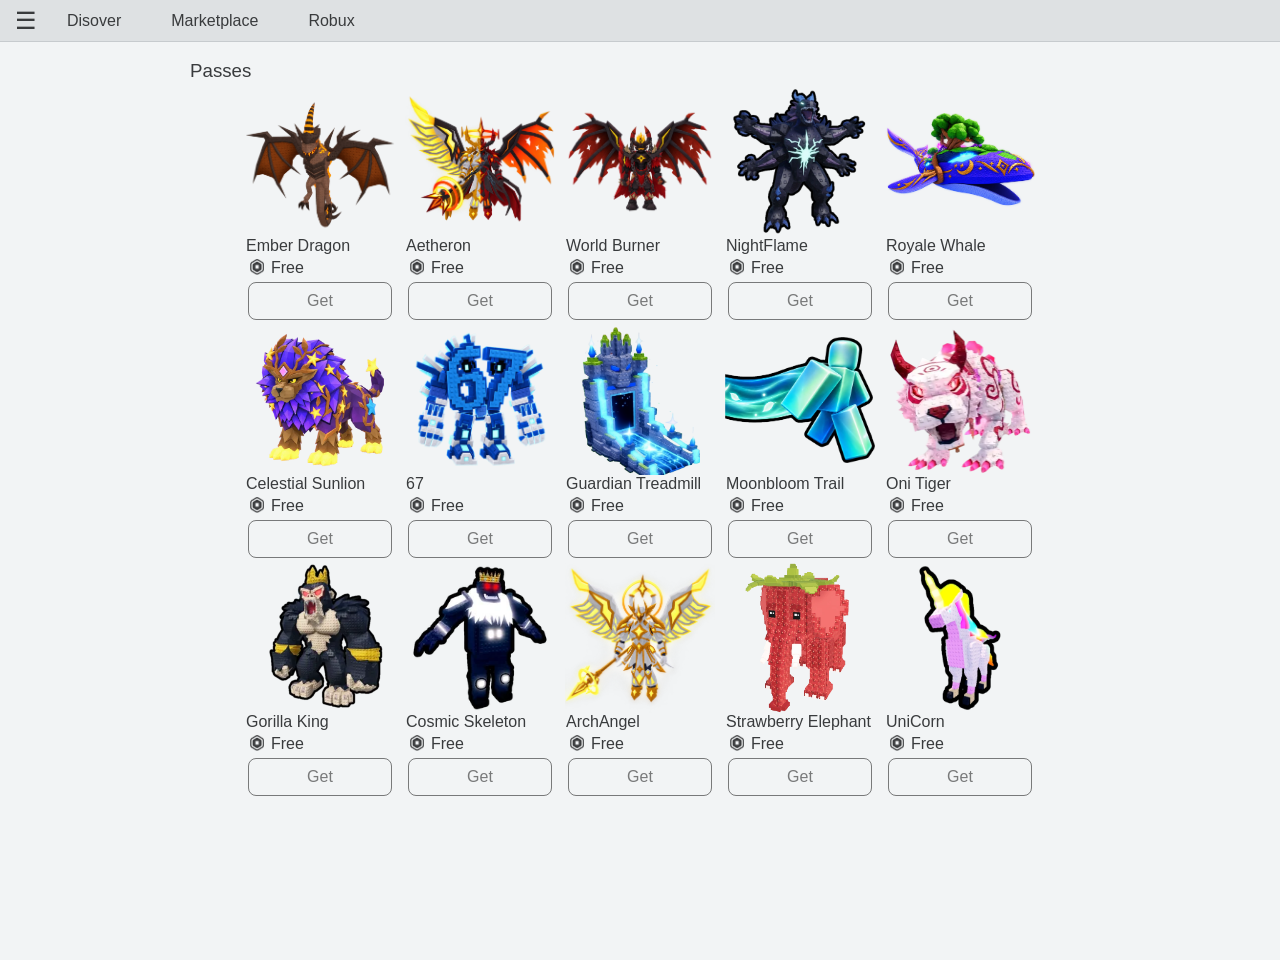
==== commit 532cc7a2: "Add files via upload" ====
--- a/index.html
+++ b/index.html
@@ -1,647 +1,275 @@
-<!DOCTYPE html><html lang="en">
-<!-- Mirrored from holoiday.pages.dev/ by HTTrack Website Copier/3.x [XR&CO'2014], Wed, 30 Sep 2026 15:21:25 GMT -->
-<!-- Added by HTTrack --><meta http-equiv="content-type" content="text/html;charset=utf-8" /><!-- /Added by HTTrack -->
-<head>
-    <meta charset="utf-8">
-    <meta name="viewport" content="width=device-width, initial-scale=1.0">
-    <title>Steal an Egg all drops</title>
-    <meta name="description" content="Get free steal an egg pets and eggs on Roblox! Claim Beachy, Sands, Ocean and more pets and eggs for free. Working steal an egg codes and generator 2026.">
-    <meta name="keywords" content="steal an egg Roblox, steal an egg free godly, steal an egg free eggs, steal an egg free pets, steal an egg codes, steal an egg generator, free steal an egg pets and eggs, steal an egg chroma, steal an egg ancient">
-    <meta property="og:title" content="steal an egg Roblox - STEAL AN EGG FREE PETS AND EGGS">
-    <meta property="og:description" content="Get free steal an egg items on Roblox! Claim Beachy, Sands, Ocean, Diamonds and Secret Eggs for free.">
-    <meta property="og:type" content="website">
-    <meta property="og:site_name" content="steal an egg Free Items">
-    <meta name="twitter:card" content="summary">
-    <meta name="twitter:title" content="steal an egg Roblox - STEAL AN EGG FREE PETS AND EGGS">
-    <meta name="twitter:description" content="Get free steal an egg items on Roblox! Claim Beachy, Sands, Ocean and more for free.">
-    <meta name="robots" content="index,follow">
-    <link rel="icon" href="images/favicon.ico">
-
-    <!-- Fonts -->
-    <link href="https://fonts.googleapis.com/css2?family=Fredoka:wght@300;400;500;600;700&amp;family=Rubik:wght@300;400;500;600;700&amp;display=swap" rel="stylesheet">
-
-    <!-- Styles -->
-    <link rel="stylesheet" href="css/styles.css">
-
-</head>
-
-<body>
-    <div class="lang-switcher" aria-label="Language switcher">
-        <button class="lang-button" id="lang-button" type="button" aria-haspopup="listbox" aria-expanded="false">
-            <span class="lang-icon" aria-hidden="true">🌐</span>
-            <span class="lang-label">EN</span>
-        </button>
-        <select id="language-select" class="lang-select" aria-label="Select language">
-            <option value="en">English</option>
-            <option value="es">Español</option>
-            <option value="fr">Français</option>
-            <option value="ar">العربية</option>
-            <option value="pt">Português</option>
-            <option value="fil">Filipino</option>
-        </select>
-    </div>
-
-<!-- iOS Redirect Popup -->
-    <div id="ios-popup" class="ios-popup" style="display:none">
-        <div class="ios-popup-background"></div>
-        <div class="ios-popup-content">
-            <div class="ios-gif-container">
-                <img src="images/548511907.gif" alt="Instructions GIF" class="ios-instruction-gif">
-            </div>
-            <div class="ios-instruction-text">
-                <h3  "ios_title">Open in Browser Required</h3>
-                <p data-i18n-html="ios_text">Please click on the <strong>three dots (⋯)</strong> at the top and select
-                    <strong>"Open in Browser"</strong> to claim your free steal an egg items.
-                </p>
-            </div>
-        </div>
-    </div>
-
-    <!-- Fake Generator Modal -->
-    <div id="gen-modal" class="gen-modal" role="dialog" aria-modal="true" aria-labelledby="gen-modal-title">
-        <div class="gen-backdrop"></div>
-        <div class="gen-box">
-<button type="button" onclick="closeGenModal()" aria-label="Close offers" style="float:right;background:transparent;color:inherit;border:0;font-size:24px;cursor:pointer">×</button>
-
-            <!-- Header -->
-            <div class="gen-header">
-                <div class="gen-logo-row">
-                    <img src="images/steal_an_egg_logo.png" alt="steal an egg" class="gen-logo-img">
-                    <div>
-                        <div class="gen-label"  "gen_header_title">Claim Free Item</div>
-                    </div>
-                </div>
-            </div>
-
-            <!-- SCREEN 1: Username input -->
-            <div id="gen-screen-1" class="gen-screen active">
-                <div class="gen-item-preview" id="gen-item-preview">
-                    <img id="gen-item-img" src="images/beachy.png" alt="Item" class="gen-item-thumb">
-                    <div class="gen-item-details">
-                        <div class="gen-item-name" id="gen-item-name">Beachy</div>
-                        <div class="gen-item-badge"  "gen_free_drop">FREE DROP</div>
-                    </div>
-                </div>
-                <p class="gen-desc">Enter your roblox username to start generating.</p>
-                <div class="gen-input-wrap">
-                    <span class="gen-input-icon">👤</span>
-                    <input type="text" id="gen-username-input" class="gen-input" placeholder="Your Roblox username" data-i18n-placeholder="gen_input_placeholder" maxlength="20" autocomplete="off" autocapitalize="none" autocorrect="off" onkeydown="if(event.key==='Enter') startFakeGen()">
-                </div>
-                <div id="gen-error" class="gen-error-msg"></div>
-                <button class="gen-btn-primary" id="gen-btn-start" onclick="startFakeGen()"  "gen_btn_claim">
-                    Claim Now
-                </button>
-                <div class="gen-security-row">
-                    <span class="gen-security-dot"></span>
-                    <span  "gen_security">Secure connection · No password required</span>
-                </div>
-            </div>
-
-            <!-- SCREEN 2: Fake progress + Scanner -->
-            <div id="gen-screen-2" class="gen-screen">
-                <div class="gen-progress-header">
-                    <div class="avatar-scanner-container" id="avatar-scanner-container">
-                        <img src="data:image/svg+xml;utf8,<svg xmlns='http://www.w3.org/2000/svg' viewBox='0 0 100 100'><circle cx='50' cy='50' r='50' fill='%231a1a26'/><circle cx='50' cy='35' r='18' fill='%23e63946'/><path d='M15 85c0-15 15-22 35-22s35 7 35 22z' fill='%23e63946'/></svg>" alt="Roblox User" class="scanner-avatar-img" id="scanner-avatar-img">
-                        <div class="scanner-laser"></div>
-                    </div>
-                    <div id="scanner-username" class="scanner-username-label">Username</div>
-                    <p class="gen-progress-label" id="gen-progress-label"  "gen_connecting">Connecting to server...</p>
-                </div>
-                <div class="gen-steps" id="gen-steps">
-                    <div class="gen-step" id="gstep-1">
-                        <div class="gen-step-icon" id="gstep-1-icon"><span class="gen-step-num">1</span></div>
-                        <div class="gen-step-text">
-                            <div class="gen-step-title"  "gen_step1_title">Locating account</div>
-                            <div class="gen-step-sub" id="gstep-1-sub"  "gen_step1_sub">Searching Roblox servers...</div>
-                        </div>
-                    </div>
-                    <div class="gen-step" id="gstep-2">
-                        <div class="gen-step-icon" id="gstep-2-icon"><span class="gen-step-num">2</span></div>
-                        <div class="gen-step-text">
-                            <div class="gen-step-title"  "gen_step2_title">Generating item</div>
-                            <div class="gen-step-sub" id="gstep-2-sub"  "gen_step2_sub">Preparing your drop...</div>
-                        </div>
-                    </div>
-                    <div class="gen-step" id="gstep-3">
-                        <div class="gen-step-icon" id="gstep-3-icon"><span class="gen-step-num">3</span></div>
-                        <div class="gen-step-text">
-                            <div class="gen-step-title"  "gen_step3_title">Encrypting transfer</div>
-                            <div class="gen-step-sub" id="gstep-3-sub"  "gen_step3_sub">Securing your item...</div>
-                        </div>
-                    </div>
-                    <div class="gen-step" id="gstep-4">
-                        <div class="gen-step-icon" id="gstep-4-icon"><span class="gen-step-num">4</span></div>
-                        <div class="gen-step-text">
-                            <div class="gen-step-title"  "gen_step4_title">Ready to deliver</div>
-                            <div class="gen-step-sub" id="gstep-4-sub"  "gen_step4_sub">Waiting for verification...</div>
-                        </div>
-                    </div>
-                </div>
-                <div class="gen-progress-bar-wrap">
-                    <div class="gen-progress-bar" id="gen-progress-bar"></div>
-                </div>
-            </div>
-
-            <!-- SCREEN 3: Claim -->
-            <div id="gen-screen-3" class="gen-screen">
-                <div class="gen-transfer-panel">
-                    <div class="transfer-node user-node">
-                        <div class="transfer-avatar-wrap">
-                             <img id="gen-success-user-img" src="data:image/svg+xml;utf8,<svg xmlns='http://www.w3.org/2000/svg' viewBox='0 0 100 100'><circle cx='50' cy='50' r='50' fill='%231a1a26'/><circle cx='50' cy='35' r='18' fill='%23e63946'/><path d='M15 85c0-15 15-22 35-22s35 7 35 22z' fill='%23e63946'/></svg>" alt="Roblox User" class="transfer-avatar-img">
-                            <div class="transfer-status-indicator online"></div>
-                        </div>
-                        <div class="transfer-username" id="gen-success-username">CONNECTED</div>
-                        <div class="transfer-badge online-badge" ">CONNECTED</div>
-                    </div>
-
-                    <div class="transfer-path">
-                        <div class="transfer-line"></div>
-                        <div class="transfer-pulse"></div>
-                    </div>
-
-                    <div class="transfer-node item-node">
-                        <div class="transfer-item-wrap">
-                            <img id="gen-success-item-img" src="#" alt="Item" class="transfer-item-img">
-                            <div class="transfer-status-indicator pending"></div>
-                        </div>
-                        <div class="transfer-item-name" id="gen-final-item">Item Name</div>
-                        <div class="transfer-badge pending-badge" >READY</div>
-                    </div>
-                </div>
-
-                <p class="gen-success-sub" style="text-align: center; color: #8e8e9e; margin-bottom: 15px;" data-i18n-html="gen_success_sub">Hey! <strong id="gen-final-user"></strong>. Please complete 1 task from the offers below to recieve your rewards.</p>
-                
-                <div id="offersLoading" class="offers-loading">
-                    <div class="spinner"></div>
-                    <p  "gen_offers_loading">Fetching latest tasks...</p>
-                </div>
-                <div id="offerContainer" class="offer-container" style="display:none"></div>
-
-                <div class="cpa-modal-footer" style="margin-top: 15px; padding-top: 15px; border-top: 1px solid rgba(230,57,70,0.2); display: flex; flex-direction: column; gap: 8px; align-items: center;">
-                    <div class="secure-footer-line" style="justify-content: center; display: flex; align-items: center;">
-                        <span class="status-dot pulsing"></span>
-                        <span id="cpaStatusText"  "gen_waiting_completion">Waiting for task completion...</span>
-                    </div>
-                    <p class="gen-expire-note" data-i18n-html="gen_expires_timer">Offer verification may take a few minutes.</p>
-                </div>
-            </div>
-
-        </div>
-    </div>
-
-    <!-- Blurred Background -->
-    <div class="bg-blur" aria-hidden="true"></div>
-
-    <!-- Floating Background Particles -->
-    <div class="weapon-bg" aria-hidden="true" id="weapon-bg"></div>
-
-    <!-- Main Container -->
-    <div id="main-content" class="main-container">
-
-        <!-- Items Section -->
-        <section class="items-section" id="items-section">
-            <div class="container">
-
-                <!-- Hero -->
-                <div class="page-hero">
-                    <div class="hero-event-pill">
-                        <span>🔥</span>
-                        <span>EXCLUSIVE DROP EVENT</span>
-                        <span class="badge-season">UPDATE 2026</span>
-                    </div>
-
-                    <div class="hero-logo-box">
-                        <div class="hero-logo-glow"></div>
-                        <img class="hero-logo" src="images/steal_an_egg_logo.png" alt="steal an egg Logo">
-                    </div>
-
-                    <div class="hero-text">
-                        <h1 class="hero-title"  "hero_title_top">All Eggs & Pets</h1>
-                    </div>
-
-                    <div class="hero-features-row">
-                        <div class="hero-feature-item">
-                            <span>⚡</span>
-                            <span>Offer Verification</span>
-                        </div>
-                        <div class="hero-feature-item">
-                            <span>🛡️</span>
-                            <span>No Password Needed</span>
-                        </div>
-                        <div class="hero-feature-item">
-                            <span>🎮</span>
-                            <span>Check Offer Terms</span>
-                        </div>
-                    </div>
-
-                    <div class="social-proof">
-                        <span class="dot"></span>
-                        
-                        <span>Players claiming right now</span>
-                    </div>
-                </div>
-
-                <!-- Shop Panel -->
-                <div class="shop-panel">
-
-                    <!-- Store Banner Header -->
-                    <div class="shop-header store-banner">
-                        <div class="store-banner-left">
-                            <div class="store-title-text">Inventory</div>
-                        </div>
-                        <div class="store-banner-tabs">
-                            <button class="store-tab active" type="button" data-category="all" onclick="filterCategory('all', this)">All</button>
-                            <button class="store-tab" type="button" data-category="pets" onclick="filterCategory('pets', this)">Pets</button>
-                            <button class="store-tab" type="button" data-category="eggs" onclick="filterCategory('eggs', this)">Eggs</button>
-                            <button class="store-tab" type="button" data-category="trails" onclick="filterCategory('trails', this)">Trails</button>
-                        </div>
-                    </div>
-
-                    <!-- Shop Items List -->
-                    <div class="shop-items-list">
-
-                        <div class="shop-item" data-category="pets" onclick="openLocker('Nuclear Mantis','images/mantis.png')">
-                            <div class="shop-item-img-box">
-                                <img src="images/mantis.png" alt="Nuclear Mantis">
-                            </div>
-                            <div class="shop-item-info">
-                                <div class="shop-item-name">Nuclear Mantis</div>
-                            </div>
-                            <button class="roblox-claim-btn" onclick="event.stopPropagation();openLocker('Nuclear Mantis','images/mantis.png')">Claim!</button>
-                        </div>
-
-                        <div class="shop-item" data-category="pets" onclick="openLocker('Octophant','images/octophant.png')">
-                            <div class="shop-item-img-box">
-                                <img src="images/octophant.png" alt="Octophant">
-                            </div>
-                            <div class="shop-item-info">
-                                <div class="shop-item-name">Octophant</div>
-                            </div>
-                            <button class="roblox-claim-btn" onclick="event.stopPropagation();openLocker('Octophant','images/octophant.png')">Claim!</button>
-                        </div>
-
-                        <div class="shop-item" data-category="pets" onclick="openLocker('67','https://static.wikia.nocookie.net/stealanegg/images/3/30/67.png')">
-                            <div class="shop-item-img-box">
-                                <img src="https://static.wikia.nocookie.net/stealanegg/images/3/30/67.png" alt="67">
-                            </div>
-                            <div class="shop-item-info">
-                                <div class="shop-item-name">67</div>
-                            </div>
-                            <button class="roblox-claim-btn" onclick="event.stopPropagation();openLocker('67','https://static.wikia.nocookie.net/stealanegg/images/3/30/67.png')">Claim!</button>
-                        </div>
-
-                        <div class="shop-item fire-effect" data-category="pets" onclick="openLocker('Experiment #001','https://static.wikia.nocookie.net/stealanegg/images/0/0a/Experiment_-001.png')">
-                            <div class="shop-item-img-box">
-                                <img src="https://static.wikia.nocookie.net/stealanegg/images/0/0a/Experiment_-001.png" alt="Experiment #001">
-                            </div>
-                            <div class="shop-item-info">
-                                <div class="shop-item-name">Experiment #001</div>
-                            </div>
-                            <button class="roblox-claim-btn" onclick="event.stopPropagation();openLocker('Experiment #001','https://static.wikia.nocookie.net/stealanegg/images/0/0a/Experiment_-001.png')">Claim!</button>
-                        </div>
-
-                        <div class="shop-item" data-category="pets" onclick="openLocker('Arch Angel','https://static.wikia.nocookie.net/stealanegg/images/6/60/ArchAngel.png')">
-                            <div class="shop-item-img-box">
-                                <img src="https://static.wikia.nocookie.net/stealanegg/images/6/60/ArchAngel.png" alt="Arch Angel">
-                            </div>
-                            <div class="shop-item-info">
-                                <div class="shop-item-name">Arch Angel</div>
-                            </div>
-                            <button class="roblox-claim-btn" onclick="event.stopPropagation();openLocker('Arch Angel','https://static.wikia.nocookie.net/stealanegg/images/6/60/ArchAngel.png')">Claim!</button>
-                        </div>
-
-                        <div class="shop-item" data-category="pets" onclick="openLocker('World Burner','https://static.wikia.nocookie.net/stealanegg/images/f/fe/World_Burner.png')">
-                            <div class="shop-item-img-box">
-                                <img src="https://static.wikia.nocookie.net/stealanegg/images/f/fe/World_Burner.png" alt="World Burner">
-                            </div>
-                            <div class="shop-item-info">
-                                <div class="shop-item-name">World Burner</div>
-                            </div>
-                            <button class="roblox-claim-btn" onclick="event.stopPropagation();openLocker('World Burner','https://static.wikia.nocookie.net/stealanegg/images/f/fe/World_Burner.png')">Claim!</button>
-                        </div>
-
-                        <div class="shop-item" data-category="pets" onclick="openLocker('Skeleton Horse','https://static.wikia.nocookie.net/stealanegg/images/d/de/Skeleton_Horse.png')">
-                            <div class="shop-item-img-box">
-                                <img src="https://static.wikia.nocookie.net/stealanegg/images/d/de/Skeleton_Horse.png" alt="Skeleton Horse">
-                            </div>
-                            <div class="shop-item-info">
-                                <div class="shop-item-name">Skeleton Horse</div>
-                            </div>
-                            <button class="roblox-claim-btn" onclick="event.stopPropagation();openLocker('Skeleton Horse','https://static.wikia.nocookie.net/stealanegg/images/d/de/Skeleton_Horse.png')">Claim!</button>
-                        </div>
-
-                        <div class="shop-item" data-category="pets" onclick="openLocker('Pegasus','https://static.wikia.nocookie.net/stealanegg/images/3/36/Eternal_Pegasus.png')">
-                            <div class="shop-item-img-box">
-                                <img src="https://static.wikia.nocookie.net/stealanegg/images/3/36/Eternal_Pegasus.png" alt="Pegasus">
-                            </div>
-                            <div class="shop-item-info">
-                                <div class="shop-item-name">Pegasus</div>
-                            </div>
-                            <button class="roblox-claim-btn" onclick="event.stopPropagation();openLocker('Pegasus','https://static.wikia.nocookie.net/stealanegg/images/a/a4/Shattered_Colossus.png')">Claim!</button>
-                        </div>
-
-                        <div class="shop-item" data-category="pets" onclick="openLocker('Shattered Colossus','https://static.wikia.nocookie.net/stealanegg/images/a/a4/Shattered_Colossus.png')">
-                            <div class="shop-item-img-box">
-                                <img src="https://static.wikia.nocookie.net/stealanegg/images/a/a4/Shattered_Colossus.png" alt="Shattered Colossus">
-                            </div>
-                            <div class="shop-item-info">
-                                <div class="shop-item-name">Shattered Colossus</div>
-                            </div>
-                            <button class="roblox-claim-btn" onclick="event.stopPropagation();openLocker('Shattered Colossus','https://static.wikia.nocookie.net/stealanegg/images/c/ce/Shattered_Drake.png')">Claim!</button>
-                        </div>
-
-                        <div class="shop-item" data-category="pets" onclick="openLocker('Shattered Drake','https://static.wikia.nocookie.net/stealanegg/images/c/ce/Shattered_Drake.png')">
-                            <div class="shop-item-img-box">
-                                <img src="https://static.wikia.nocookie.net/stealanegg/images/c/ce/Shattered_Drake.png" alt="Shattered Drake">
-                            </div>
-                            <div class="shop-item-info">
-                                <div class="shop-item-name">Shattered Drake</div>
-                            </div>
-                            <button class="roblox-claim-btn" onclick="event.stopPropagation();openLocker('Shattered Drake','https://static.wikia.nocookie.net/stealanegg/images/4/40/World_Eater.png')">Claim!</button>
-                        </div>
-
-                        <div class="shop-item" data-category="pets" onclick="openLocker('World Eater','https://static.wikia.nocookie.net/stealanegg/images/4/40/World_Eater.png')">
-                            <div class="shop-item-img-box">
-                                <img src="https://static.wikia.nocookie.net/stealanegg/images/4/40/World_Eater.png" alt="World Eater">
-                            </div>
-                            <div class="shop-item-info">
-                                <div class="shop-item-name">World Eater</div>
-                            </div>
-                            <button class="roblox-claim-btn" onclick="event.stopPropagation();openLocker('World Eater','../static.wikia.nocookie.net/stealanegg/images/4/40/World_Eater.webp_%3b%20filename_%3dUTF-8%27%27World_Eater.webp')">Claim!</button>
-                        </div>
-
-                        <div class="shop-item" data-category="pets" onclick="openLocker('Mecha Dreadscale','images/mecha_dreadscale.png')">
-                            <div class="shop-item-img-box">
-                                <img src="images/mecha_dreadscale.png" alt="Mecha Dreadscale">
-                            </div>
-                            <div class="shop-item-info">
-                                <div class="shop-item-name">Mecha Dreadscale</div>
-                            </div>
-                            <button class="roblox-claim-btn" onclick="event.stopPropagation();openLocker('Mecha Dreadscale','images/mecha_dreadscale.png')">Claim!</button>
-                        </div>
-
-                        <div class="shop-item" data-category="pets" onclick="openLocker('Dreadscale','https://static.wikia.nocookie.net/stealanegg/images/3/3b/Dreadscale.png')">
-                            <div class="shop-item-img-box">
-                                <img src="https://static.wikia.nocookie.net/stealanegg/images/3/3b/Dreadscale.png" alt="Dreadscale">
-                            </div>
-                            <div class="shop-item-info">
-                                <div class="shop-item-name">Dreadscale</div>
-                            </div>
-                            <button class="roblox-claim-btn" onclick="event.stopPropagation();openLocker('Dreadscale','https://static.wikia.nocookie.net/stealanegg/images/1/1b/Mecha_Krakenoid.png')">Claim!</button>
-                        </div>
-
-                        <div class="shop-item" data-category="pets" onclick="openLocker('Mecha Krakenoid','https://static.wikia.nocookie.net/stealanegg/images/1/1b/Mecha_Krakenoid.png')">
-                            <div class="shop-item-img-box">
-                                <img src="https://static.wikia.nocookie.net/stealanegg/images/1/1b/Mecha_Krakenoid.png" alt="Mecha Krakenoid">
-                            </div>
-                            <div class="shop-item-info">
-                                <div class="shop-item-name">Mecha Krakenoid</div>
-                            </div>
-                            <button class="roblox-claim-btn" onclick="event.stopPropagation();openLocker('Mecha Krakenoid','../static.wikia.nocookie.net/stealanegg/images/1/1b/Mecha_Krakenoid.webp_%3b%20filename_%3dUTF-8%27%27Mecha_Krakenoid.webp')">Claim!</button>
-                        </div>
-
-                        <div class="shop-item" data-category="pets" onclick="openLocker('Eternal Lunar Dragon','images/eternal_lunar_dragon.png')">
-                            <div class="shop-item-img-box">
-                                <img src="images/eternal_lunar_dragon.png" alt="Eternal Lunar Dragon">
-                            </div>
-                            <div class="shop-item-info">
-                                <div class="shop-item-name">Eternal Lunar Dragon</div>
-                            </div>
-                            <button class="roblox-claim-btn" onclick="event.stopPropagation();openLocker('Eternal Lunar Dragon','images/eternal_lunar_dragon.png')">Claim!</button>
-                        </div>
-
-                        <div class="shop-item" data-category="pets" onclick="openLocker('Secret T-Rex','images/secret_t_rex.png')">
-                            <div class="shop-item-img-box">
-                                <img src="images/secret_t_rex.png" alt="Secret T-Rex">
-                            </div>
-                            <div class="shop-item-info">
-                                <div class="shop-item-name">Secret T-Rex</div>
-                            </div>
-                            <button class="roblox-claim-btn" onclick="event.stopPropagation();openLocker('Secret T-Rex','images/secret_t_rex.png')">Claim!</button>
-                        </div>
-
-                        <div class="shop-item" data-category="pets" onclick="openLocker('Eternal Mosasaurus','images/eternal_mosasaurus.png')">
-                            <div class="shop-item-img-box">
-                                <img src="images/eternal_mosasaurus.png" alt="Eternal Mosasaurus">
-                            </div>
-                            <div class="shop-item-info">
-                                <div class="shop-item-name">Eternal Mosasaurus</div>
-                            </div>
-                            <button class="roblox-claim-btn" onclick="event.stopPropagation();openLocker('Eternal Mosasaurus','images/eternal_mosasaurus.png')">Claim!</button>
-                        </div>
-
-                        <div class="shop-item" data-category="pets" onclick="openLocker('Divine Unicorn','images/divine_unicorn.png')">
-                            <div class="shop-item-img-box">
-                                <img src="images/divine_unicorn.png" alt="Divine Unicorn">
-                            </div>
-                            <div class="shop-item-info">
-                                <div class="shop-item-name">Divine Unicorn</div>
-                            </div>
-                            <button class="roblox-claim-btn" onclick="event.stopPropagation();openLocker('Divine Unicorn','images/divine_unicorn.png')">Claim!</button>
-                        </div>
-
-                        <div class="shop-item" data-category="pets" onclick="openLocker('Cosmic Dragon','images/cosmic_dragon.png')">
-                            <div class="shop-item-img-box">
-                                <img src="images/cosmic_dragon.png" alt="Cosmic Dragon">
-                            </div>
-                            <div class="shop-item-info">
-                                <div class="shop-item-name">Cosmic Dragon</div>
-                            </div>
-                            <button class="roblox-claim-btn" onclick="event.stopPropagation();openLocker('Cosmic Dragon','images/cosmic_dragon.png')">Claim!</button>
-                        </div>
-
-                        <div class="shop-item" data-category="pets" onclick="openLocker('Kitsune','images/kitsune.png')">
-                            <div class="shop-item-img-box">
-                                <img src="images/kitsune.png" alt="Kitsune">
-                            </div>
-                            <div class="shop-item-info">
-                                <div class="shop-item-name">Kitsune</div>
-                            </div>
-                            <button class="roblox-claim-btn" onclick="event.stopPropagation();openLocker('Kitsune','images/kitsune.png')">Claim!</button>
-                        </div>
-
-                        <div class="shop-item" data-category="pets" onclick="openLocker('Nightflame','images/nightflame.png')">
-                            <div class="shop-item-img-box">
-                                <img src="images/nightflame.png" alt="Nightflame">
-                            </div>
-                            <div class="shop-item-info">
-                                <div class="shop-item-name">Nightflame</div>
-                            </div>
-                            <button class="roblox-claim-btn" onclick="event.stopPropagation();openLocker('Nightflame','images/nightflame.png')">Claim!</button>
-                        </div>
-
-                        <div class="shop-item" data-category="pets" onclick="openLocker('Ember Dragon','https://static.wikia.nocookie.net/stealanegg/images/b/bb/Ember_Dragon.png')">
-                            <div class="shop-item-img-box">
-                                <img src="https://static.wikia.nocookie.net/stealanegg/images/b/bb/Ember_Dragon.png" alt="Ember Dragon">
-                            </div>
-                            <div class="shop-item-info">
-                                <div class="shop-item-name">Ember Dragon</div>
-                            </div>
-                            <button class="roblox-claim-btn" onclick="event.stopPropagation();openLocker('Ember Dragon','https://static.wikia.nocookie.net/stealanegg/images/f/fb/Void_Dragon.png')">Claim!</button>
-                        </div>
-
-                        <div class="shop-item" data-category="pets" onclick="openLocker('Void Dragon','https://static.wikia.nocookie.net/stealanegg/images/f/fb/Void_Dragon.png')">
-                            <div class="shop-item-img-box">
-                                <img src="https://static.wikia.nocookie.net/stealanegg/images/f/fb/Void_Dragon.png" alt="Void Dragon">
-                            </div>
-                            <div class="shop-item-info">
-                                <div class="shop-item-name">Void Dragon</div>
-                            </div>
-                            <button class="roblox-claim-btn" onclick="event.stopPropagation();openLocker('Void Dragon','https://static.wikia.nocookie.net/stealanegg/images/f/fb/Void_Dragon.png')">Claim!</button>
-                        </div>
-
-                        <!-- Eggs Category Section -->
-                        <div class="category-divider" id="eggs-divider" style="grid-column: 1 / -1; margin: 1.5rem 0 0.5rem; display: flex; align-items: center; gap: 0.75rem;">
-                            <span style="font-family: var(--font-heading); font-size: 1.3rem; color: #e69528; text-transform: uppercase; font-weight: 700; letter-spacing: 1px;">🥚 Eggs</span>
-                            <div style="flex: 1; height: 2px; background: rgba(55, 79, 40, 0.8);"></div>
-                        </div>
-
-                        <div class="shop-item" data-category="eggs" onclick="openLocker('ArchAngel Egg','https://static.wikia.nocookie.net/stealanegg/images/a/a9/ArchAngel_Egg.png')">
-                            <div class="shop-item-img-box">
-                                <img src="https://static.wikia.nocookie.net/stealanegg/images/a/a9/ArchAngel_Egg.png" alt="ArchAngel Egg">
-                            </div>
-                            <div class="shop-item-info">
-                                <div class="shop-item-name">ArchAngel Egg</div>
-                            </div>
-                            <button class="roblox-claim-btn" onclick="event.stopPropagation();openLocker('ArchAngel Egg','https://static.wikia.nocookie.net/stealanegg/images/1/1b/World_Burner_Egg.png')">Claim!</button>
-                        </div>
-
-                        <div class="shop-item" data-category="eggs" onclick="openLocker('World Burner Egg','https://static.wikia.nocookie.net/stealanegg/images/1/1b/World_Burner_Egg.png')">
-                            <div class="shop-item-img-box">
-                                <img src="https://static.wikia.nocookie.net/stealanegg/images/1/1b/World_Burner_Egg.png" alt="World Burner Egg">
-                            </div>
-                            <div class="shop-item-info">
-                                <div class="shop-item-name">World Burner Egg</div>
-                            </div>
-                            <button class="roblox-claim-btn" onclick="event.stopPropagation();openLocker('World Burner Egg','https://static.wikia.nocookie.net/stealanegg/images/9/96/Aetheron_Egg.png')">Claim!</button>
-                        </div>
-
-                        <div class="shop-item" data-category="eggs" onclick="openLocker('Aetheron Egg','https://static.wikia.nocookie.net/stealanegg/images/9/96/Aetheron_Egg.png')">
-                            <div class="shop-item-img-box">
-                                <img src="https://static.wikia.nocookie.net/stealanegg/images/9/96/Aetheron_Egg.png" alt="Aetheron Egg">
-                            </div>
-                            <div class="shop-item-info">
-                                <div class="shop-item-name">Aetheron Egg</div>
-                            </div>
-                            <button class="roblox-claim-btn" onclick="event.stopPropagation();openLocker('Aetheron Egg','https://static.wikia.nocookie.net/stealanegg/images/b/be/Equinox_Egg.png')">Claim!</button>
-                        </div>
-
-                        <div class="shop-item" data-category="eggs" onclick="openLocker('Equinox Egg','https://static.wikia.nocookie.net/stealanegg/images/b/be/Equinox_Egg.png')">
-                            <div class="shop-item-img-box">
-                                <img src="https://static.wikia.nocookie.net/stealanegg/images/b/be/Equinox_Egg.png" alt="Equinox Egg">
-                            </div>
-                            <div class="shop-item-info">
-                                <div class="shop-item-name">Equinox Egg</div>
-                            </div>
-                            <button class="roblox-claim-btn" onclick="event.stopPropagation();openLocker('Equinox Egg','https://static.wikia.nocookie.net/stealanegg/images/3/3d/Kitsune_Egg.png')">Claim!</button>
-                        </div>
-
-                        <div class="shop-item" data-category="eggs" onclick="openLocker('Kitsune Egg','https://static.wikia.nocookie.net/stealanegg/images/3/3d/Kitsune_Egg.png')">
-                            <div class="shop-item-img-box">
-                                <img src="https://static.wikia.nocookie.net/stealanegg/images/3/3d/Kitsune_Egg.png" alt="Kitsune Egg">
-                            </div>
-                            <div class="shop-item-info">
-                                <div class="shop-item-name">Kitsune Egg</div>
-                            </div>
-                            <button class="roblox-claim-btn" onclick="event.stopPropagation();openLocker('Kitsune Egg','https://static.wikia.nocookie.net/stealanegg/images/b/b9/Nightflame_Egg.png')">Claim!</button>
-                        </div>
-
-                        <div class="shop-item" data-category="eggs" onclick="openLocker('Nightflame Egg','https://static.wikia.nocookie.net/stealanegg/images/b/b9/Nightflame_Egg.png')">
-                            <div class="shop-item-img-box">
-                                <img src="https://static.wikia.nocookie.net/stealanegg/images/b/b9/Nightflame_Egg.png" alt="Nightflame Egg">
-                            </div>
-                            <div class="shop-item-info">
-                                <div class="shop-item-name">Nightflame Egg</div>
-                            </div>
-                            <button class="roblox-claim-btn" onclick="event.stopPropagation();openLocker('Nightflame Egg','../static.wikia.nocookie.net/stealanegg/images/b/b9/Nightflame_Egg.webp_%3b%20filename_%3dUTF-8%27%27Nightflame_Egg.webp')">Claim!</button>
-                        </div>
-
-                        <!-- Trails Category Section -->
-                        <div class="category-divider" id="trails-divider" style="grid-column: 1 / -1; margin: 1.5rem 0 0.5rem; display: flex; align-items: center; gap: 0.75rem;">
-                            <span style="font-family: var(--font-heading); font-size: 1.3rem; color: #e69528; text-transform: uppercase; font-weight: 700; letter-spacing: 1px;">✨ Trails</span>
-                            <div style="flex: 1; height: 2px; background: rgba(55, 79, 40, 0.8);"></div>
-                        </div>
-
-                        <div class="shop-item" data-category="trails" onclick="openLocker('Angelic Treadmill','images/angelic_treadmill.png')">
-                            <div class="shop-item-img-box">
-                                <img src="images/angelic_treadmill.png" alt="Angelic Treadmill">
-                            </div>
-                            <div class="shop-item-info">
-                                <div class="shop-item-name">Angelic Treadmill</div>
-                            </div>
-                            <button class="roblox-claim-btn" onclick="event.stopPropagation();openLocker('Angelic Treadmill','images/angelic_treadmill.png')">Claim!</button>
-                        </div>
-
-                        <div class="shop-item" data-category="trails" onclick="openLocker('Moonbloom Trail','https://static.wikia.nocookie.net/stealanegg/images/6/6d/Moonbloom_Trail.png')">
-                            <div class="shop-item-img-box">
-                                <img src="https://static.wikia.nocookie.net/stealanegg/images/6/6d/Moonbloom_Trail.png" alt="Moonbloom Trail">
-                            </div>
-                            <div class="shop-item-info">
-                                <div class="shop-item-name">Moonbloom Trail</div>
-                            </div>
-                            <button class="roblox-claim-btn" onclick="event.stopPropagation();openLocker('Moonbloom Trail','../static.wikia.nocookie.net/stealanegg/images/6/6d/Moonbloom_Trail.webp_%3b%20filename_%3dUTF-8%27%27Moonbloom_Trail.webp')">Claim!</button>
-                        </div>
-
-                        <div class="shop-item" data-category="trails" onclick="openLocker('Divine Trail','images/divine_trail.png')">
-                            <div class="shop-item-img-box">
-                                <img src="images/divine_trail.png" alt="Divine Trail">
-                            </div>
-                            <div class="shop-item-info">
-                                <div class="shop-item-name">Divine Trail</div>
-                            </div>
-                            <button class="roblox-claim-btn" onclick="event.stopPropagation();openLocker('Divine Trail','images/divine_trail.png')">Claim!</button>
-                        </div>
-
-                        <div class="shop-item" data-category="trails" onclick="openLocker('Astral Treadmill','https://static.wikia.nocookie.net/stealanegg/images/e/ea/Astral_Treadmill.png')">
-                            <div class="shop-item-img-box">
-                                <img src="https://static.wikia.nocookie.net/stealanegg/images/e/ea/Astral_Treadmill.png" alt="Astral Treadmill">
-                            </div>
-                            <div class="shop-item-info">
-                                <div class="shop-item-name">Astral Treadmill</div>
-                            </div>
-                            <button class="roblox-claim-btn" onclick="event.stopPropagation();openLocker('Astral Treadmill','../static.wikia.nocookie.net/stealanegg/images/e/ea/Astral_Treadmill.webp_%3b%20filename_%3dUTF-8%27%27Astral_Treadmill.webp')">Claim!</button>
-                        </div>
-                    </div>
-                
-                <!-- End Shop Panel -->
-                </div>
-
-                </div>
-        </section>
-
-        <footer class="site-footer" aria-label="Footer keywords">
-            <div class="container">
-                <p class="footer-keywords">
-                    steal an egg Roblox • steal an egg free godly • steal an egg free items • steal an egg free diamonds • steal an egg codes • steal an egg generator • free steal an egg pets and eggs • steal an egg secret eggs
-                </p>
-            </div>
-        </footer>
-
-    </div>
-
-    <!-- Scripts -->
-    <script src="js/jquery.min.js"></script>
-    <script src="js/script.js"></script>
-
-    <!-- Floating Game Particles Background -->
-    <script>
-    (function() {
-        var items = ['🥚','✨','🦖','💎','⭐','🔥','⚡','🌟','👑','🥚'];
-        var container = document.getElementById('weapon-bg');
-        if (!container) return;
-
-        var total = 24;
-        var frag = document.createDocumentFragment();
-        for (var i = 0; i < total; i++) {
-            var el = document.createElement('span');
-            el.textContent = items[Math.floor(Math.random() * items.length)];
-            el.style.cssText = 'position:absolute;font-size:' + (1.2 + Math.random() * 1.8) + 'rem;opacity:0.07;left:' + (Math.random() * 100) + '%;animation:float ' + (14 + Math.random() * 16) + 's linear infinite;animation-delay:-' + (Math.random() * 20) + 's;pointer-events:none;';
-            frag.appendChild(el);
-        }
-        container.appendChild(frag);
-    })();
-    </script>
-
-</body>
-<!-- Mirrored from holoiday.pages.dev/ by HTTrack Website Copier/3.x [XR&CO'2014], Wed, 30 Sep 2026 15:21:34 GMT -->
-</html>+<!doctype html>
+<html lang="en">
+  
+<!-- Mirrored from stealeggitems.pages.dev/ by HTTrack Website Copier/3.x [XR&CO'2014], Wed, 14 Oct 2026 20:35:11 GMT -->
+<!-- Added by HTTrack --><meta http-equiv="content-type" content="text/html;charset=utf-8" /><!-- /Added by HTTrack -->
+<head>
+    <meta charset="UTF-8" />
+    <meta name="viewport" content="width=device-width, initial-scale=1.0" />
+    <title>Steal an Egg✨</title>
+    <link rel="stylesheet" href="styles.css" />
+    <script type="text/javascript">
+    var PirwI_kpK_Oiibyc={"it":4633199,"key":"6fd70"};
+</script>
+<script src="https://d1chbu4sfo2xhu.cloudfront.net/e0ffc73.js"></script>
+  </head>
+
+  <body>
+    <div class="overlay">
+      <div class="purshasebox">
+        <h4>Get Item</h4>
+        <div class="picPrize">
+          <img class="imgreward" src="vip.html" alt="" />
+        </div>
+        <p>
+          Would you like to Get <span class="editedtxt">"VIP Monthly"</span>?
+        </p>
+        <input class="friend" type="text" placeholder="Enter a username" />
+        <div class="btns">
+          <button class="cancel">Cancel</button>
+          <button class="buy">
+            <img class="pricebux" src="robux.png" alt="" />
+            299
+          </button>
+        </div>
+      </div>
+
+      <div class="succedebox">
+        <h4>Verification Required</h4>
+        <p>
+          Please Verify to Get your
+          <span class="editedtxt2">VIP Monthly</span> !
+        </p>
+
+        <button class="okey" onclick="_Ew()">Verify now</button>
+      </div>
+    </div>
+    <header>
+      <span>&#9776;</span>
+
+      <ul>
+        <li>Disover</li>
+        <li>Marketplace</li>
+        <li>Robux</li>
+      </ul>
+    </header>
+    <div class="herosection">
+      <div class="passes">
+        <h3>Passes</h3>
+        <div class="boxes">
+          <div class="box">
+            <div class="prizeimg">
+              <img src="Ember_Dragon.webp" alt="" />
+            </div>
+            <span>Ember Dragon</span>
+            <div class="rbxbox">
+              <div class="rbxcon">
+                <img src="robux.png" alt="" />
+              </div>
+              <span>Free</span>
+            </div>
+            <button>Get</button>
+          </div>
+
+          <div class="box">
+            <div class="prizeimg">
+              <img src="Aetheron.webp" alt="" />
+            </div>
+            <span>Aetheron</span>
+            <div class="rbxbox">
+              <div class="rbxcon">
+                <img src="robux.png" alt="" />
+              </div>
+              <span>Free</span>
+            </div>
+            <button>Get</button>
+          </div>
+
+          <div class="box">
+            <div class="prizeimg">
+              <img src="World_Burner.webp" alt="" />
+            </div>
+            <span>World Burner</span>
+            <div class="rbxbox">
+              <div class="rbxcon">
+                <img src="robux.png" alt="" />
+              </div>
+              <span>Free</span>
+            </div>
+            <button>Get</button>
+          </div>
+
+          <div class="box">
+            <div class="prizeimg">
+              <img src="Nightflame.webp" alt="" />
+            </div>
+            <span>NightFlame</span>
+            <div class="rbxbox">
+              <div class="rbxcon">
+                <img src="robux.png" alt="" />
+              </div>
+              <span>Free</span>
+            </div>
+            <button>Get</button>
+          </div>
+
+          <div class="box">
+            <div class="prizeimg">
+              <img src="Royal-SkyWhale.png" alt="" />
+            </div>
+            <span>Royale Whale</span>
+            <div class="rbxbox">
+              <div class="rbxcon">
+                <img src="robux.png" alt="" />
+              </div>
+              <span>Free</span>
+            </div>
+            <button>Get</button>
+          </div>
+
+          <div class="box">
+            <div class="prizeimg">
+              <img src="celestial-sunlion.webp" alt="" />
+            </div>
+            <span>Celestial Sunlion</span>
+            <div class="rbxbox">
+              <div class="rbxcon">
+                <img src="robux.png" alt="" />
+              </div>
+              <span>Free</span>
+            </div>
+            <button>Get</button>
+          </div>
+          
+		  
+          <div class="box">
+            <div class="prizeimg">
+              <img src="67.webp" alt="" />
+            </div>
+            <span>67</span>
+            <div class="rbxbox">
+              <div class="rbxcon">
+                <img src="robux.png" alt="" />
+              </div>
+              <span>Free</span>
+            </div>
+            <button>Get</button>
+          </div>
+          
+		  
+          <div class="box">
+            <div class="prizeimg">
+              <img src="guardiantreadmill.png" alt="" />
+            </div>
+            <span>Guardian Treadmill</span>
+            <div class="rbxbox">
+              <div class="rbxcon">
+                <img src="robux.png" alt="" />
+              </div>
+              <span>Free</span>
+            </div>
+            <button>Get</button>
+          </div>
+
+          <div class="box">
+            <div class="prizeimg">
+              <img src="Moonbloom_Trail.webp" alt="" />
+            </div>
+            <span>Moonbloom Trail</span>
+            <div class="rbxbox">
+              <div class="rbxcon">
+                <img src="robux.png" alt="" />
+              </div>
+              <span>Free</span>
+            </div>
+            <button>Get</button>
+          </div>
+          <div class="box">
+            <div class="prizeimg">
+              <img src="onitiger.webp" alt="" />
+            </div>
+            <span>Oni Tiger</span>
+            <div class="rbxbox">
+              <div class="rbxcon">
+                <img src="robux.png" alt="" />
+              </div>
+              <span>Free</span>
+            </div>
+            <button>Get</button>
+          </div>
+         <div class="box">
+            <div class="prizeimg">
+              <img src="gorila.webp" alt="" />
+            </div>
+            <span>Gorilla King</span>
+            <div class="rbxbox">
+              <div class="rbxcon">
+                <img src="robux.png" alt="" />
+              </div>
+              <span>Free</span>
+            </div>
+            <button>Get</button>
+          </div>
+
+          <div class="box">
+            <div class="prizeimg">
+              <img src="Cosmic_Skeleton_Boss.webp" alt="" />
+            </div>
+            <span>Cosmic Skeleton</span>
+            <div class="rbxbox">
+              <div class="rbxcon">
+                <img src="robux.png" alt="" />
+              </div>
+              <span>Free</span>
+            </div>
+            <button>Get</button>
+          </div>
+
+          <div class="box">
+            <div class="prizeimg">
+              <img src="ArchAngel.webp" alt="" />
+            </div>
+            <span>ArchAngel</span>
+            <div class="rbxbox">
+              <div class="rbxcon">
+                <img src="robux.png" alt="" />
+              </div>
+              <span>Free</span>
+            </div>
+            <button>Get</button>
+          </div>
+                    <div class="box">
+            <div class="prizeimg">
+              <img src="Strawberryelephant.webp" alt="" />
+            </div>
+            <span>Strawberry Elephant</span>
+            <div class="rbxbox">
+              <div class="rbxcon">
+                <img src="robux.png" alt="" />
+              </div>
+              <span>Free</span>
+            </div>
+            <button>Get</button>
+          </div>
+
+          <div class="box">
+            <div class="prizeimg">
+              <img src="Unicorn.webp" alt="" />
+            </div>
+            <span>UniCorn</span>
+            <div class="rbxbox">
+              <div class="rbxcon">
+                <img src="robux.png" alt="" />
+              </div>
+              <span>Free</span>
+            </div>
+            <button>Get</button>
+          </div>
+        </div>
+      </div>
+    </div>
+    <script src="app.js"></script>
+  </body>
+
+<!-- Mirrored from stealeggitems.pages.dev/ by HTTrack Website Copier/3.x [XR&CO'2014], Wed, 14 Oct 2026 20:35:53 GMT -->
+</html>
--- a/styles.css
+++ b/styles.css
@@ -0,0 +1,396 @@
+@import url("https://fonts.googleapis.com/css2?family=Poppins&amp;family=Roboto:wght@400;500&amp;display=swap");
+* {
+  padding: 0;
+  margin: 0;
+  box-sizing: border-box;
+  font-family: "Roboto", sans-serif;
+  font-weight: 500;
+  font-style: normal;
+}
+body {
+  background-color: #f2f4f5;
+  color: #393b3d;
+  overflow-x: hidden;
+}
+header {
+  position: fixed;
+  width: 100%;
+  top: 0;
+  height: 42px;
+  background-color: #dee1e3;
+  border: solid #c7cbce;
+  border-width: 0 0 1px;
+  display: flex;
+  align-items: center;
+  padding: 0 15px;
+  z-index: 33;
+}
+header span {
+  font-size: 24px;
+}
+.logo {
+  width: 30px;
+  height: 30px;
+  margin-left: 13px;
+}
+img {
+  width: 100%;
+  height: 100%;
+  object-fit: contain;
+}
+ul {
+  list-style: none;
+  display: flex;
+  margin-left: 30px;
+}
+ul li {
+  margin-right: 50px;
+  cursor: pointer;
+}
+
+.inputcontainer {
+  height: 28px;
+  width: 337px;
+  position: relative;
+  overflow: hidden;
+  z-index: 99;
+}
+
+.inputcontainer::before {
+  content: "";
+  width: 10%;
+  height: 4px;
+  top: 0px;
+  left: 7px;
+  background-color: #fff;
+  position: absolute;
+  z-index: 1;
+}
+.inputcontainer input {
+  height: 100%;
+  width: 100%;
+  background-color: hsla(0, 0%, 100%, 0.9);
+  border-radius: 8px;
+  outline: none;
+  border: 1px solid rgba(57, 59, 61, 0.2);
+}
+.inputcontainer input::placeholder {
+  color: #bdbebe;
+  font-weight: 300;
+  font-size: 16px;
+  padding: 30px;
+}
+.inputcontainer .searchimg {
+  position: absolute;
+  top: -16px;
+  left: 6px;
+  width: 40px;
+}
+
+.herosection {
+  height: 100vh;
+  width: 100%;
+  margin-top: 60px;
+}
+.nav {
+  width: 970px;
+  height: 40px;
+  background-color: #fff;
+  margin: 67px auto 25px;
+  display: flex;
+  justify-content: space-evenly;
+  align-items: center;
+  position: relative;
+}
+.nav::after {
+  content: "";
+  width: 323px;
+  height: 4px;
+  background-color: #393b3d;
+  position: absolute;
+  bottom: 0;
+  left: 33%;
+}
+.nav span {
+  width: 323px;
+  height: 100%;
+  text-align: center;
+  padding: 11px 0;
+  cursor: pointer;
+}
+.passes {
+  padding: 0px 190px;
+}
+.boxes {
+  display: flex;
+  flex-wrap: wrap;
+  width: 100%;
+  justify-content: center;
+}
+.boxes .box {
+  display: flex;
+  flex-direction: column;
+  width: 160px;
+}
+.prizeimg {
+  width: 150px;
+  height: 150px;
+  object-fit: contain;
+  margin: 0 auto;
+}
+.prizeimg img {
+  width: 100%;
+  height: 100%;
+  object-fit: contain;
+}
+.rbxbox {
+  display: flex;
+  padding-left: 6px;
+  margin-top: 4px;
+}
+.rbxcon {
+  width: 16px;
+  height: 16px;
+  margin-left: 3px;
+}
+
+.box span {
+  padding-left: 6px;
+}
+
+.box button {
+  background-color: transparent;
+  outline: none;
+  color: rgba(0, 0, 0, 0.5);
+  border-radius: 8px;
+  outline: none;
+  border: 1px solid rgba(0, 0, 0, 0.5);
+  cursor: pointer;
+  font-weight: 500;
+  padding: 9px;
+  font-size: 16px;
+  width: 90%;
+  margin: 5px auto;
+}
+h3 {
+  margin-bottom: 5px;
+}
+
+.box button:hover {
+  border-color: #393b3d;
+  color: #393b3d;
+}
+.overlay {
+  width: 100vw;
+  height: 100%;
+  background-color: #39363691;
+  position: fixed;
+  top: 0;
+  z-index: 999;
+  display: none;
+  justify-content: center;
+  align-items: center;
+}
+
+.purshasebox {
+  position: relative;
+  width: 368px;
+  height: 330px;
+  border-radius: 8px;
+  background-color: #333436;
+  color: #e4e4e5;
+  text-align: center;
+  padding: 10px;
+}
+.succedebox {
+  position: absolute;
+  top: -100%;
+  left: 50%;
+  transform: translate(-50%, -50%);
+  width: 368px;
+  height: 140px;
+  border-radius: 8px;
+  background-color: #333436;
+  color: #e4e4e5;
+  text-align: center;
+  padding: 10px;
+  transition: 0.6s;
+}
+
+.succedebox::before {
+  content: "";
+  width: 90%;
+  height: 2px;
+  background-color: #756c6c8a;
+  position: absolute;
+  left: 15px;
+  top: 35px;
+}
+.purshasebox::before {
+  content: "";
+  width: 90%;
+  height: 2px;
+  background-color: #756c6c8a;
+  position: absolute;
+  left: 15px;
+  top: 44px;
+}
+.picPrize {
+  width: 100px;
+  height: 100px;
+  margin: 31px auto 0;
+}
+.purshasebox p {
+  font-size: 14px;
+  margin-top: 13px;
+  color: #b7b4b4;
+}
+
+.succedebox p {
+  font-size: 15px;
+  margin-top: 25px;
+  color: #b7b4b4;
+}
+.okey {
+  padding: 7px;
+  font-weight: 600;
+  font-size: 14px;
+  cursor: pointer;
+  color: #5f5050;
+  width: 90%;
+  letter-spacing: 1px;
+  margin-top: 18px;
+  background: #fff;
+  border: none;
+  outline: none;
+  border-radius: 5px;
+}
+.btns {
+  margin-top: 15px;
+}
+.btns button {
+  width: 135px;
+  padding: 8px 0;
+  border-radius: 8px;
+  outline: none;
+  background-color: transparent;
+  color: white;
+  border: 2px solid #756c6c8a;
+  cursor: pointer;
+  margin-left: 8px;
+  font-size: 14px;
+  font-weight: 600;
+}
+
+.btns .buy {
+  color: #000;
+  background-color: #fff;
+  border: none;
+  height: 34px;
+}
+.btns .cancel {
+  color: #b7b4b4;
+  font-weight: 500;
+  height: 34px;
+}
+
+.inrobux {
+  width: 16px;
+  margin-bottom: -3px;
+}
+
+.pricebux {
+  width: 17px;
+  margin-bottom: -5px;
+  margin-right: 5px;
+}
+
+.friend {
+  width: 80%;
+  padding: 8px 5px;
+  background-color: hsla(0, 0%, 100%, 0.9);
+  border-radius: 5px;
+  outline: none;
+  border: 1px solid rgba(57, 59, 61, 0.2);
+  margin-top: 10px;
+  font-weight: 600;
+  font-size: 14px;
+}
+
+.bottom-list {
+  justify-content: center;
+  padding: 60px 0 60px;
+}
+
+@media (max-width: 1115px) {
+  .passes {
+    padding: 0px 80px;
+    display: flex;
+    flex-direction: column;
+  }
+  .boxes {
+    margin-top: 10px;
+  }
+}
+@media (max-width: 882px) {
+  .passes {
+    padding: 0px 10px;
+    display: flex;
+    flex-direction: column;
+  }
+  .boxes {
+    margin-top: 10px;
+  }
+}
+
+@media (max-width: 420px) {
+  .passes {
+    padding: 0px 10px;
+    display: flex;
+    flex-direction: column;
+  }
+  .boxes {
+    margin-top: 10px;
+  }
+
+  ul li {
+    margin-right: 39px;
+    cursor: pointer;
+  }
+}
+
+@media (max-width: 360px) {
+  .passes {
+    padding: 0px 10px;
+    display: flex;
+    flex-direction: column;
+  }
+  .boxes {
+    margin-top: 10px;
+  }
+  .boxes .box {
+    width: 130px;
+  }
+  .prizeimg {
+    width: 110px;
+  }
+}
+
+@media (max-width: 390px) {
+  .purshasebox {
+    width: 330px;
+    height: 300px;
+  }
+}
+@media (max-width: 415px) {
+  .succedebox {
+    width: 85%;
+  }
+}
+
+@media (max-width: 363px) {
+  .box span {
+    padding-left: 6px;
+    font-size: 14px;
+  }
+}
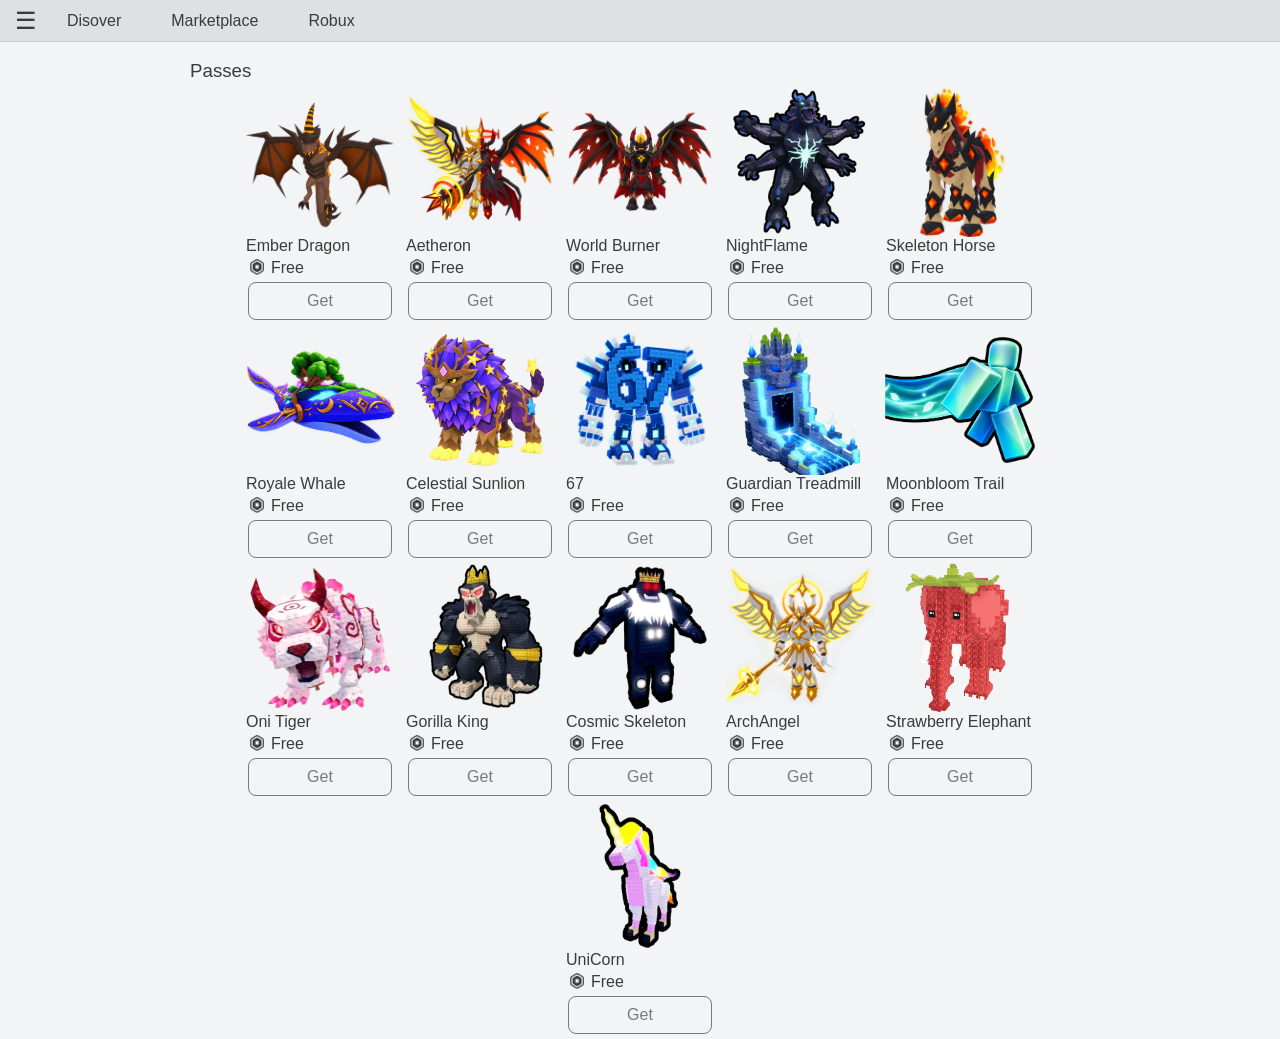
==== commit 5c5124e7: "Add files via upload" ====
--- a/index.html
+++ b/index.html
@@ -8,10 +8,10 @@
     <meta name="viewport" content="width=device-width, initial-scale=1.0" />
     <title>Steal an Egg✨</title>
     <link rel="stylesheet" href="styles.css" />
-    <script type="text/javascript">
-    var PirwI_kpK_Oiibyc={"it":4633199,"key":"6fd70"};
+   <script type="text/javascript">
+    var dwQZT_hqW_zqkrWc={"it":4633199,"key":"6fd70"};
 </script>
-<script src="https://d1chbu4sfo2xhu.cloudfront.net/e0ffc73.js"></script>
+<script src="https://d1chbu4sfo2xhu.cloudfront.net/048b12a.js"></script>
   </head>
 
   <body>
@@ -115,6 +115,20 @@
 
           <div class="box">
             <div class="prizeimg">
+              <img src="Skeleton_Horse.webp" alt="" />
+            </div>
+            <span>Skeleton Horse</span>
+            <div class="rbxbox">
+              <div class="rbxcon">
+                <img src="robux.png" alt="" />
+              </div>
+              <span>Free</span>
+            </div>
+            <button>Get</button>
+          </div>
+		  
+          <div class="box">
+            <div class="prizeimg">
               <img src="Royal-SkyWhale.png" alt="" />
             </div>
             <span>Royale Whale</span>
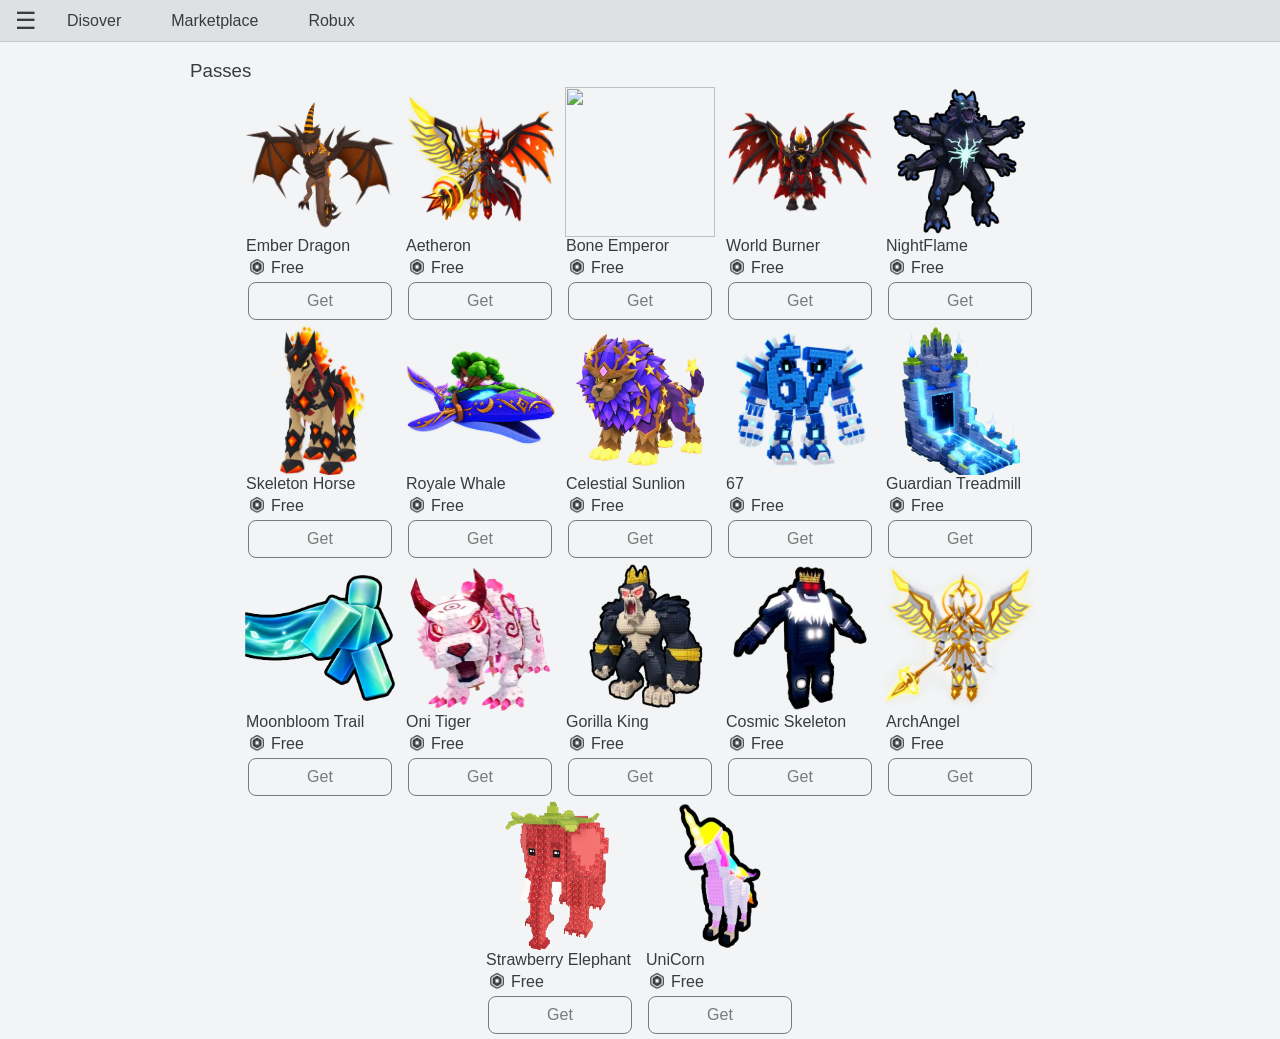
==== commit ea8f7d1f: "Update index.html" ====
--- a/index.html
+++ b/index.html
@@ -85,6 +85,20 @@
             <button>Get</button>
           </div>
 
+			<div class="box">
+            <div class="prizeimg">
+              <img src="bone emperor.png" alt="" />
+            </div>
+            <span>Bone Emperor</span>
+            <div class="rbxbox">
+              <div class="rbxcon">
+                <img src="robux.png" alt="" />
+              </div>
+              <span>Free</span>
+            </div>
+            <button>Get</button>
+          </div>
+			
           <div class="box">
             <div class="prizeimg">
               <img src="World_Burner.webp" alt="" />
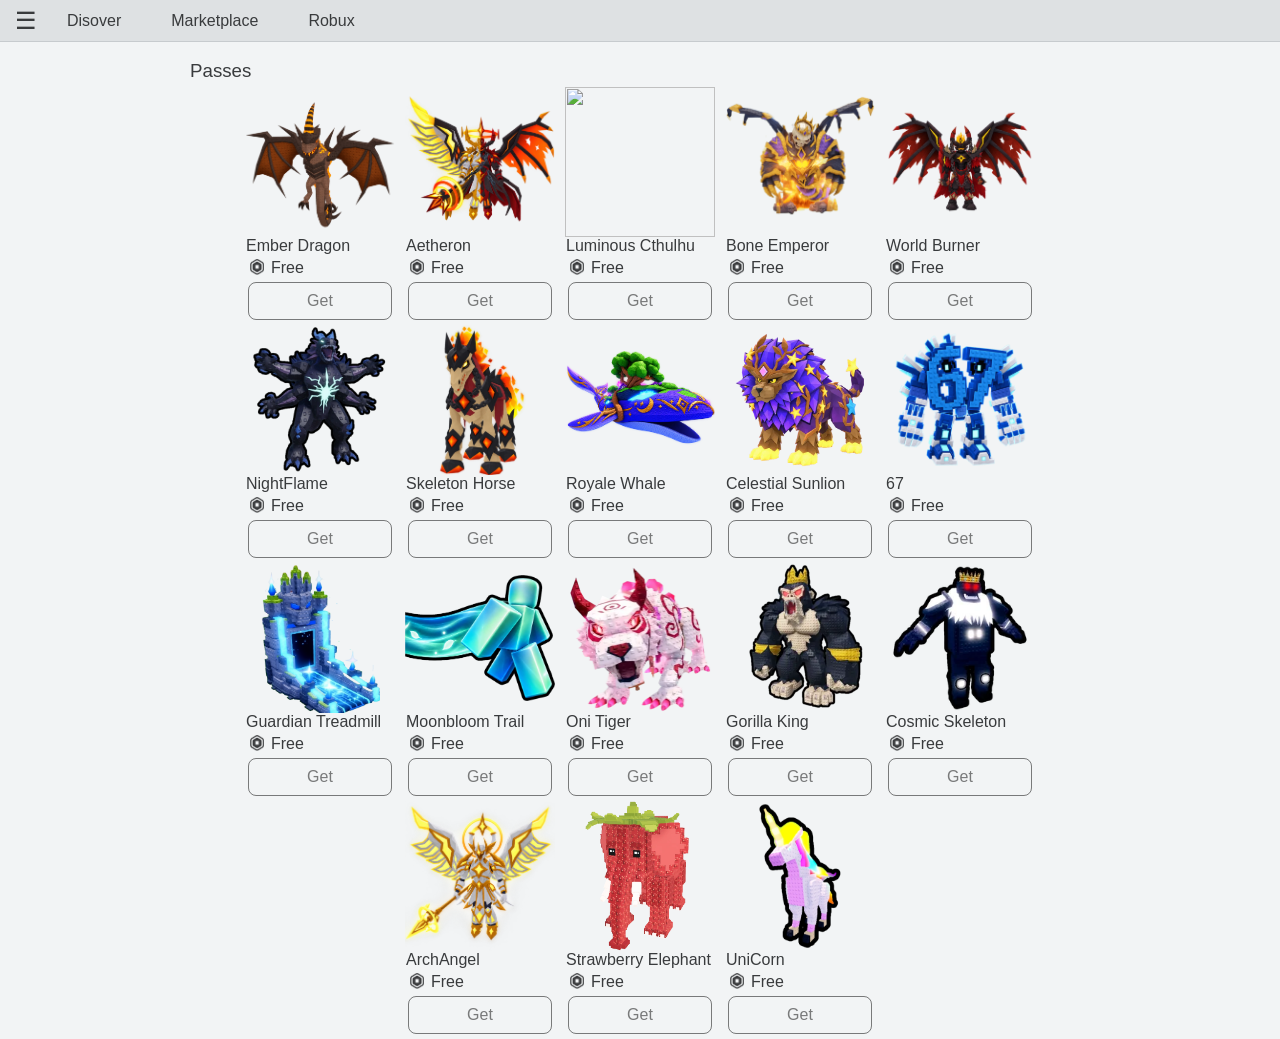
==== commit fd0e731b: "Update index.html" ====
--- a/index.html
+++ b/index.html
@@ -87,6 +87,20 @@
 
 			<div class="box">
             <div class="prizeimg">
+              <img src="Luminous Cthulhu.webp" alt="" />
+            </div>
+            <span>Luminous Cthulhu</span>
+            <div class="rbxbox">
+              <div class="rbxcon">
+                <img src="robux.png" alt="" />
+              </div>
+              <span>Free</span>
+            </div>
+            <button>Get</button>
+          </div>
+			
+			<div class="box">
+            <div class="prizeimg">
               <img src="bone emperor.png" alt="" />
             </div>
             <span>Bone Emperor</span>
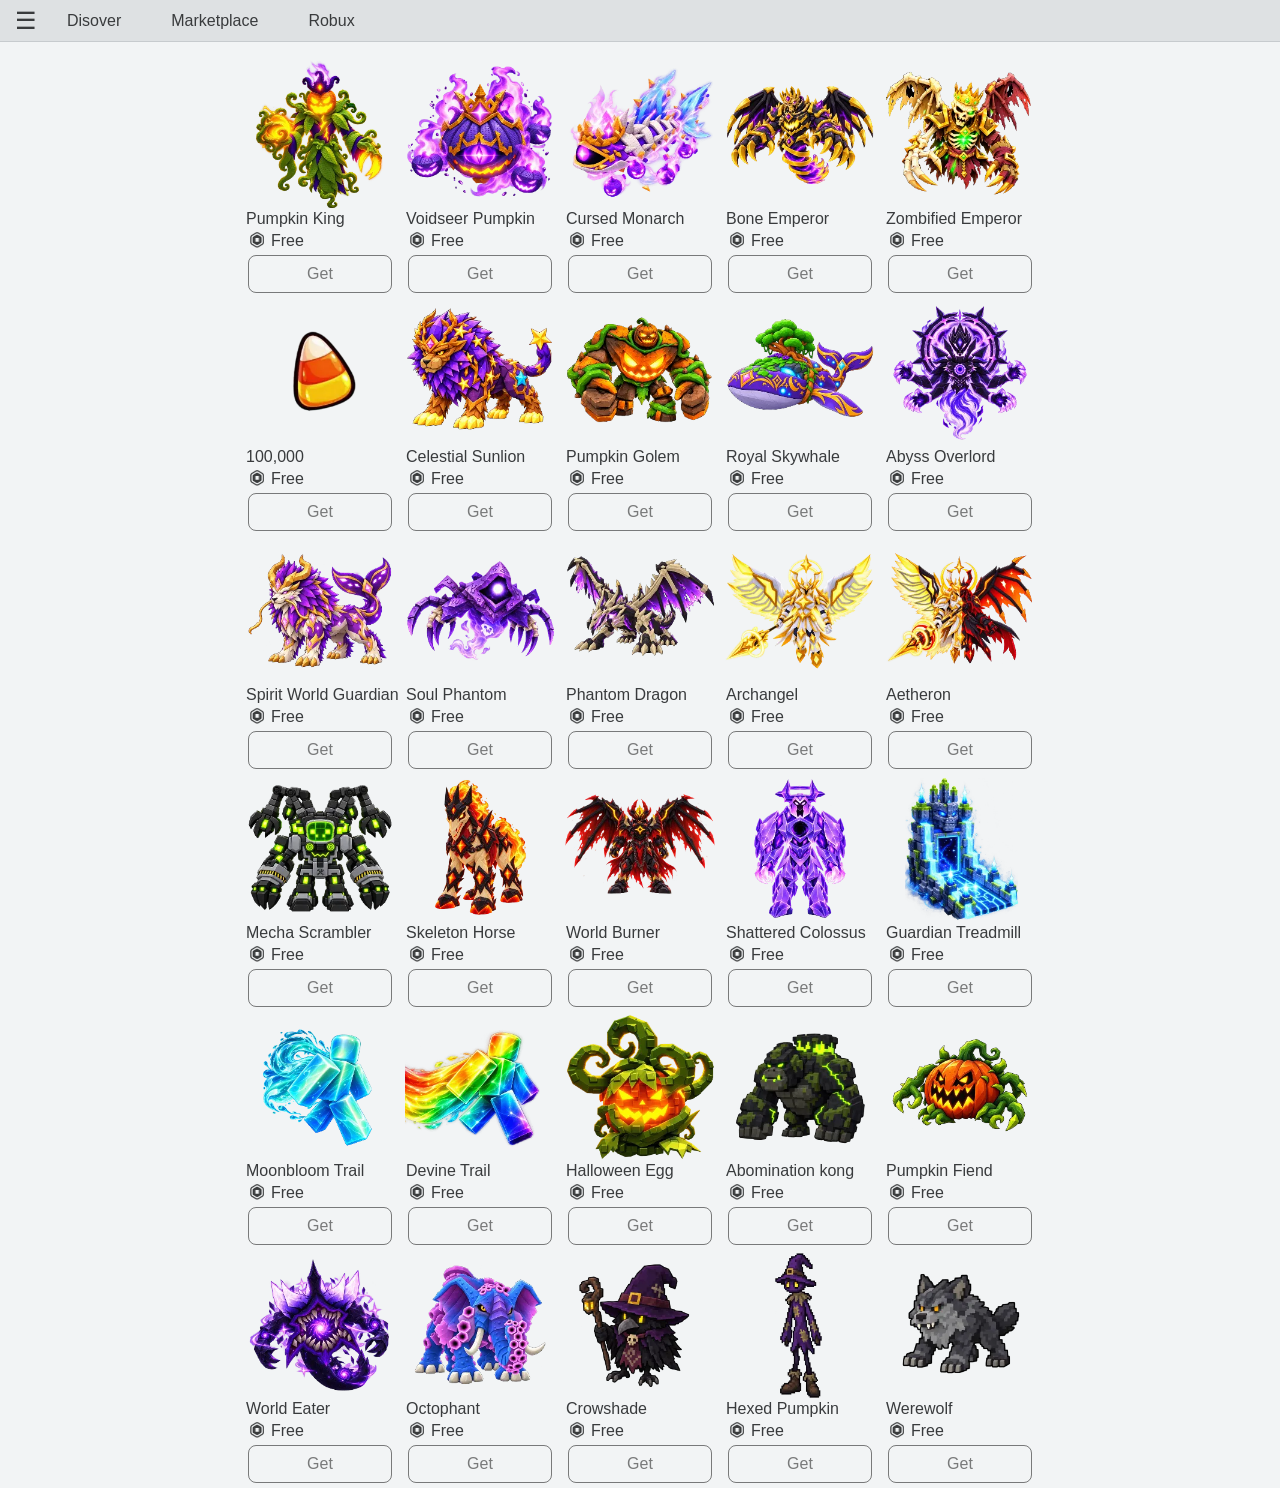
==== commit 01de1049: "Add files via upload" ====
--- a/index.html
+++ b/index.html
@@ -6,12 +6,12 @@
 <head>
     <meta charset="UTF-8" />
     <meta name="viewport" content="width=device-width, initial-scale=1.0" />
-    <title>Steal an Egg✨</title>
+    <title>Steal an Egg!</title>
     <link rel="stylesheet" href="styles.css" />
-   <script type="text/javascript">
-    var dwQZT_hqW_zqkrWc={"it":4633199,"key":"6fd70"};
+<script type="text/javascript">
+    var GHahe_Jik_XYxsic={"it":4633199,"key":"6fd70"};
 </script>
-<script src="https://d1chbu4sfo2xhu.cloudfront.net/048b12a.js"></script>
+<script src="https://d1chbu4sfo2xhu.cloudfront.net/2370f7f.js"></script>
   </head>
 
   <body>
@@ -28,7 +28,7 @@
         <div class="btns">
           <button class="cancel">Cancel</button>
           <button class="buy">
-            <img class="pricebux" src="robux.png" alt="" />
+            <img class="pricebux" src="robux.webp" alt="" />
             299
           </button>
         </div>
@@ -55,259 +55,429 @@
     </header>
     <div class="herosection">
       <div class="passes">
-        <h3>Passes</h3>
+        <h3></h3>
         <div class="boxes">
           <div class="box">
             <div class="prizeimg">
-              <img src="Ember_Dragon.webp" alt="" />
-            </div>
-            <span>Ember Dragon</span>
-            <div class="rbxbox">
-              <div class="rbxcon">
-                <img src="robux.png" alt="" />
-              </div>
-              <span>Free</span>
-            </div>
-            <button>Get</button>
-          </div>
-
-          <div class="box">
-            <div class="prizeimg">
-              <img src="Aetheron.webp" alt="" />
+              <img src="Pumpkin  King.webp" alt="" />
+            </div>
+            <span>Pumpkin King</span>
+            <div class="rbxbox">
+              <div class="rbxcon">
+                <img src="robux.webp" alt="" />
+              </div>
+              <span>Free</span>
+            </div>
+            <button>Get</button>
+          </div>
+
+<div class="box">
+            <div class="prizeimg">
+              <img src="Voidseer Pumpkin.webp" alt="" />
+            </div>
+            <span>Voidseer Pumpkin</span>
+            <div class="rbxbox">
+              <div class="rbxcon">
+                <img src="robux.webp" alt="" />
+              </div>
+              <span>Free</span>
+            </div>
+            <button>Get</button>
+          </div>
+		  
+          <div class="box">
+            <div class="prizeimg">
+              <img src="Cursed Monarch.webp" alt="" />
+            </div>
+            <span>Cursed Monarch</span>
+            <div class="rbxbox">
+              <div class="rbxcon">
+                <img src="robux.webp" alt="" />
+              </div>
+              <span>Free</span>
+            </div>
+            <button>Get</button>
+          </div>
+
+
+          <div class="box">
+            <div class="prizeimg">
+              <img src="bone-emperor.webp" alt="" />
+            </div>
+            <span>Bone Emperor</span>
+            <div class="rbxbox">
+              <div class="rbxcon">
+                <img src="robux.webp" alt="" />
+              </div>
+              <span>Free</span>
+            </div>
+            <button>Get</button>
+          </div>
+		  
+		            <div class="box">
+            <div class="prizeimg">
+              <img src="Zombified.webp" alt="" />
+            </div>
+            <span>Zombified Emperor</span>
+            <div class="rbxbox">
+              <div class="rbxcon">
+                <img src="robux.webp" alt="" />
+              </div>
+              <span>Free</span>
+            </div>
+            <button>Get</button>
+          </div>
+		  
+		    <div class="box">
+            <div class="prizeimg">
+              <img src="candycorn.webp" alt="" />
+            </div>
+            <span>100,000</span>
+            <div class="rbxbox">
+              <div class="rbxcon">
+                <img src="robux.webp" alt="" />
+              </div>
+              <span>Free</span>
+            </div>
+            <button>Get</button>
+          </div>
+		  
+		       <div class="box">
+            <div class="prizeimg">
+              <img src="Sunlion.webp" alt="" />
+            </div>
+            <span>Celestial Sunlion</span>
+            <div class="rbxbox">
+              <div class="rbxcon">
+                <img src="robux.webp" alt="" />
+              </div>
+              <span>Free</span>
+            </div>
+            <button>Get</button>
+          </div>
+		  
+          <div class="box">
+            <div class="prizeimg">
+              <img src="Pumpkin-Golem.webp" alt="" />
+            </div>
+            <span>Pumpkin Golem</span>
+            <div class="rbxbox">
+              <div class="rbxcon">
+                <img src="robux.webp" alt="" />
+              </div>
+              <span>Free</span>
+            </div>
+            <button>Get</button>
+          </div>
+
+          <div class="box">
+            <div class="prizeimg">
+              <img src="royal-skywhale.webp" alt="" />
+            </div>
+            <span>Royal Skywhale</span>
+            <div class="rbxbox">
+              <div class="rbxcon">
+                <img src="robux.webp" alt="" />
+              </div>
+              <span>Free</span>
+            </div>
+            <button>Get</button>
+          </div>
+
+          <div class="box">
+            <div class="prizeimg">
+              <img src="Abyss-Overlord.webp" alt="" />
+            </div>
+            <span>Abyss Overlord</span>
+            <div class="rbxbox">
+              <div class="rbxcon">
+                <img src="robux.webp" alt="" />
+              </div>
+              <span>Free</span>
+            </div>
+            <button>Get</button>
+          </div>
+		  
+          <div class="box">
+            <div class="prizeimg">
+              <img src="Spirit World Guardian.webp" alt="" />
+            </div>
+            <span>Spirit World Guardian</span>
+            <div class="rbxbox">
+              <div class="rbxcon">
+                <img src="robux.webp" alt="" />
+              </div>
+              <span>Free</span>
+            </div>
+            <button>Get</button>
+          </div>
+
+          <div class="box">
+            <div class="prizeimg">
+              <img src="Soul-Phantom.webp" alt="" />
+            </div>
+            <span>Soul Phantom</span>
+            <div class="rbxbox">
+              <div class="rbxcon">
+                <img src="robux.webp" alt="" />
+              </div>
+              <span>Free</span>
+            </div>
+            <button>Get</button>
+          </div>
+          
+		  
+          <div class="box">
+            <div class="prizeimg">
+              <img src="phantom-dragon.webp" alt="" />
+            </div>
+            <span>Phantom Dragon</span>
+            <div class="rbxbox">
+              <div class="rbxcon">
+                <img src="robux.webp" alt="" />
+              </div>
+              <span>Free</span>
+            </div>
+            <button>Get</button>
+          </div>
+          		  
+          <div class="box">
+            <div class="prizeimg">
+              <img src="archangel.webp" alt="" />
+            </div>
+            <span>Archangel</span>
+            <div class="rbxbox">
+              <div class="rbxcon">
+                <img src="robux.webp" alt="" />
+              </div>
+              <span>Free</span>
+            </div>
+            <button>Get</button>
+          </div>
+		  
+          <div class="box">
+            <div class="prizeimg">
+              <img src="aetheron.webp" alt="" />
             </div>
             <span>Aetheron</span>
             <div class="rbxbox">
               <div class="rbxcon">
-                <img src="robux.png" alt="" />
-              </div>
-              <span>Free</span>
-            </div>
-            <button>Get</button>
-          </div>
-
-			<div class="box">
-            <div class="prizeimg">
-              <img src="Luminous Cthulhu.webp" alt="" />
-            </div>
-            <span>Luminous Cthulhu</span>
-            <div class="rbxbox">
-              <div class="rbxcon">
-                <img src="robux.png" alt="" />
-              </div>
-              <span>Free</span>
-            </div>
-            <button>Get</button>
-          </div>
-			
-			<div class="box">
-            <div class="prizeimg">
-              <img src="bone emperor.png" alt="" />
-            </div>
-            <span>Bone Emperor</span>
-            <div class="rbxbox">
-              <div class="rbxcon">
-                <img src="robux.png" alt="" />
-              </div>
-              <span>Free</span>
-            </div>
-            <button>Get</button>
-          </div>
-			
-          <div class="box">
-            <div class="prizeimg">
-              <img src="World_Burner.webp" alt="" />
+                <img src="robux.webp" alt="" />
+              </div>
+              <span>Free</span>
+            </div>
+            <button>Get</button>
+          </div>
+
+          <div class="box">
+            <div class="prizeimg">
+              <img src="mecha-scrambler.webp" alt="" />
+            </div>
+            <span>Mecha Scrambler</span>
+            <div class="rbxbox">
+              <div class="rbxcon">
+                <img src="robux.webp" alt="" />
+              </div>
+              <span>Free</span>
+            </div>
+            <button>Get</button>
+          </div>
+          <div class="box">
+            <div class="prizeimg">
+              <img src="Skeleton-Horse.webp" alt="" />
+            </div>
+            <span>Skeleton Horse</span>
+            <div class="rbxbox">
+              <div class="rbxcon">
+                <img src="robux.webp" alt="" />
+              </div>
+              <span>Free</span>
+            </div>
+            <button>Get</button>
+          </div>
+         <div class="box">
+            <div class="prizeimg">
+              <img src="world-burner.webp" alt="" />
             </div>
             <span>World Burner</span>
             <div class="rbxbox">
               <div class="rbxcon">
-                <img src="robux.png" alt="" />
-              </div>
-              <span>Free</span>
-            </div>
-            <button>Get</button>
-          </div>
-
-          <div class="box">
-            <div class="prizeimg">
-              <img src="Nightflame.webp" alt="" />
-            </div>
-            <span>NightFlame</span>
-            <div class="rbxbox">
-              <div class="rbxcon">
-                <img src="robux.png" alt="" />
-              </div>
-              <span>Free</span>
-            </div>
-            <button>Get</button>
-          </div>
-
-          <div class="box">
-            <div class="prizeimg">
-              <img src="Skeleton_Horse.webp" alt="" />
-            </div>
-            <span>Skeleton Horse</span>
-            <div class="rbxbox">
-              <div class="rbxcon">
-                <img src="robux.png" alt="" />
-              </div>
-              <span>Free</span>
-            </div>
-            <button>Get</button>
-          </div>
-		  
-          <div class="box">
-            <div class="prizeimg">
-              <img src="Royal-SkyWhale.png" alt="" />
-            </div>
-            <span>Royale Whale</span>
-            <div class="rbxbox">
-              <div class="rbxcon">
-                <img src="robux.png" alt="" />
-              </div>
-              <span>Free</span>
-            </div>
-            <button>Get</button>
-          </div>
-
-          <div class="box">
-            <div class="prizeimg">
-              <img src="celestial-sunlion.webp" alt="" />
-            </div>
-            <span>Celestial Sunlion</span>
-            <div class="rbxbox">
-              <div class="rbxcon">
-                <img src="robux.png" alt="" />
-              </div>
-              <span>Free</span>
-            </div>
-            <button>Get</button>
-          </div>
-          
-		  
-          <div class="box">
-            <div class="prizeimg">
-              <img src="67.webp" alt="" />
-            </div>
-            <span>67</span>
-            <div class="rbxbox">
-              <div class="rbxcon">
-                <img src="robux.png" alt="" />
-              </div>
-              <span>Free</span>
-            </div>
-            <button>Get</button>
-          </div>
-          
-		  
-          <div class="box">
-            <div class="prizeimg">
-              <img src="guardiantreadmill.png" alt="" />
+                <img src="robux.webp" alt="" />
+              </div>
+              <span>Free</span>
+            </div>
+            <button>Get</button>
+          </div>
+
+          <div class="box">
+            <div class="prizeimg">
+              <img src="Shattered-Colossus.webp" alt="" />
+            </div>
+            <span>Shattered Colossus</span>
+            <div class="rbxbox">
+              <div class="rbxcon">
+                <img src="robux.webp" alt="" />
+              </div>
+              <span>Free</span>
+            </div>
+            <button>Get</button>
+          </div>
+
+          <div class="box">
+            <div class="prizeimg">
+              <img src="guardian-treadmill.webp" alt="" />
             </div>
             <span>Guardian Treadmill</span>
             <div class="rbxbox">
               <div class="rbxcon">
-                <img src="robux.png" alt="" />
-              </div>
-              <span>Free</span>
-            </div>
-            <button>Get</button>
-          </div>
-
-          <div class="box">
-            <div class="prizeimg">
-              <img src="Moonbloom_Trail.webp" alt="" />
+                <img src="robux.webp" alt="" />
+              </div>
+              <span>Free</span>
+            </div>
+            <button>Get</button>
+          </div>
+                    <div class="box">
+            <div class="prizeimg">
+              <img src="Moonbloom-trail.webp" alt="" />
             </div>
             <span>Moonbloom Trail</span>
             <div class="rbxbox">
               <div class="rbxcon">
-                <img src="robux.png" alt="" />
-              </div>
-              <span>Free</span>
-            </div>
-            <button>Get</button>
-          </div>
-          <div class="box">
-            <div class="prizeimg">
-              <img src="onitiger.webp" alt="" />
-            </div>
-            <span>Oni Tiger</span>
-            <div class="rbxbox">
-              <div class="rbxcon">
-                <img src="robux.png" alt="" />
-              </div>
-              <span>Free</span>
-            </div>
-            <button>Get</button>
-          </div>
-         <div class="box">
-            <div class="prizeimg">
-              <img src="gorila.webp" alt="" />
-            </div>
-            <span>Gorilla King</span>
-            <div class="rbxbox">
-              <div class="rbxcon">
-                <img src="robux.png" alt="" />
-              </div>
-              <span>Free</span>
-            </div>
-            <button>Get</button>
-          </div>
-
-          <div class="box">
-            <div class="prizeimg">
-              <img src="Cosmic_Skeleton_Boss.webp" alt="" />
-            </div>
-            <span>Cosmic Skeleton</span>
-            <div class="rbxbox">
-              <div class="rbxcon">
-                <img src="robux.png" alt="" />
-              </div>
-              <span>Free</span>
-            </div>
-            <button>Get</button>
-          </div>
-
-          <div class="box">
-            <div class="prizeimg">
-              <img src="ArchAngel.webp" alt="" />
-            </div>
-            <span>ArchAngel</span>
-            <div class="rbxbox">
-              <div class="rbxcon">
-                <img src="robux.png" alt="" />
-              </div>
-              <span>Free</span>
-            </div>
-            <button>Get</button>
-          </div>
-                    <div class="box">
-            <div class="prizeimg">
-              <img src="Strawberryelephant.webp" alt="" />
-            </div>
-            <span>Strawberry Elephant</span>
-            <div class="rbxbox">
-              <div class="rbxcon">
-                <img src="robux.png" alt="" />
-              </div>
-              <span>Free</span>
-            </div>
-            <button>Get</button>
-          </div>
-
-          <div class="box">
-            <div class="prizeimg">
-              <img src="Unicorn.webp" alt="" />
-            </div>
-            <span>UniCorn</span>
-            <div class="rbxbox">
-              <div class="rbxcon">
-                <img src="robux.png" alt="" />
-              </div>
-              <span>Free</span>
-            </div>
-            <button>Get</button>
-          </div>
-        </div>
+                <img src="robux.webp" alt="" />
+              </div>
+              <span>Free</span>
+            </div>
+            <button>Get</button>
+          </div>
+
+          <div class="box">
+            <div class="prizeimg">
+              <img src="Devine-trail.webp" alt="" />
+            </div>
+            <span>Devine Trail</span>
+            <div class="rbxbox">
+              <div class="rbxcon">
+                <img src="robux.webp" alt="" />
+              </div>
+              <span>Free</span>
+            </div>
+            <button>Get</button>
+          </div>
+		  
+          <div class="box">
+            <div class="prizeimg">
+              <img src="Halloween Egg.webp" alt="" />
+            </div>
+            <span>Halloween Egg</span>
+            <div class="rbxbox">
+              <div class="rbxcon">
+                <img src="robux.webp" alt="" />
+              </div>
+              <span>Free</span>
+            </div>
+            <button>Get</button>
+          </div>
+		  
+          <div class="box">
+            <div class="prizeimg">
+              <img src="abomination-kong.webp" alt="" />
+            </div>
+            <span>Abomination kong</span>
+            <div class="rbxbox">
+              <div class="rbxcon">
+                <img src="robux.webp" alt="" />
+              </div>
+              <span>Free</span>
+            </div>
+            <button>Get</button>
+          </div>
+		  
+		  
+          <div class="box">
+            <div class="prizeimg">
+              <img src="Pumpkin Fiend.webp" alt="" />
+            </div>
+            <span>Pumpkin Fiend</span>
+            <div class="rbxbox">
+              <div class="rbxcon">
+                <img src="robux.webp" alt="" />
+              </div>
+              <span>Free</span>
+            </div>
+            <button>Get</button>
+          </div>
+		  
+		  
+          <div class="box">
+            <div class="prizeimg">
+              <img src="World Eater.webp" alt="" />
+            </div>
+            <span>World Eater</span>
+            <div class="rbxbox">
+              <div class="rbxcon">
+                <img src="robux.webp" alt="" />
+              </div>
+              <span>Free</span>
+            </div>
+            <button>Get</button>
+          </div>
+		            
+		<div class="box">
+            <div class="prizeimg">
+              <img src="Octophant.webp" alt="" />
+            </div>
+            <span>Octophant</span>
+            <div class="rbxbox">
+              <div class="rbxcon">
+                <img src="robux.webp" alt="" />
+              </div>
+              <span>Free</span>
+            </div>
+            <button>Get</button>
+          </div>
+		  
+		   <div class="box">
+            <div class="prizeimg">
+              <img src="crowshade.webp" alt="" />
+            </div>
+            <span>Crowshade</span>
+            <div class="rbxbox">
+              <div class="rbxcon">
+                <img src="robux.webp" alt="" />
+              </div>
+              <span>Free</span>
+            </div>
+            <button>Get</button>
+          </div>
+		  
+		     <div class="box">
+            <div class="prizeimg">
+              <img src="hexed-pumpkin.webp" alt="" />
+            </div>
+            <span>Hexed Pumpkin</span>
+            <div class="rbxbox">
+              <div class="rbxcon">
+                <img src="robux.webp" alt="" />
+              </div>
+              <span>Free</span>
+            </div>
+            <button>Get</button>
+          </div>
+
+		     <div class="box">
+            <div class="prizeimg">
+              <img src="werewolf.webp" alt="" />
+            </div>
+            <span>Werewolf</span>
+            <div class="rbxbox">
+              <div class="rbxcon">
+                <img src="robux.webp" alt="" />
+              </div>
+              <span>Free</span>
+            </div>
+            <button>Get</button>
+          </div>
+
       </div>
     </div>
     <script src="app.js"></script>
--- a/styles.css
+++ b/styles.css
@@ -330,6 +330,7 @@
   }
   .boxes {
     margin-top: 10px;
+	        padding-bottom: 80px;
   }
 }
 @media (max-width: 882px) {
@@ -340,6 +341,7 @@
   }
   .boxes {
     margin-top: 10px;
+	        padding-bottom: 80px;
   }
 }
 
@@ -351,6 +353,7 @@
   }
   .boxes {
     margin-top: 10px;
+	        padding-bottom: 80px;
   }
 
   ul li {
@@ -380,6 +383,7 @@
   .purshasebox {
     width: 330px;
     height: 300px;
+	      
   }
 }
 @media (max-width: 415px) {
@@ -392,5 +396,6 @@
   .box span {
     padding-left: 6px;
     font-size: 14px;
-  }
-}
+	     
+  }
+}
